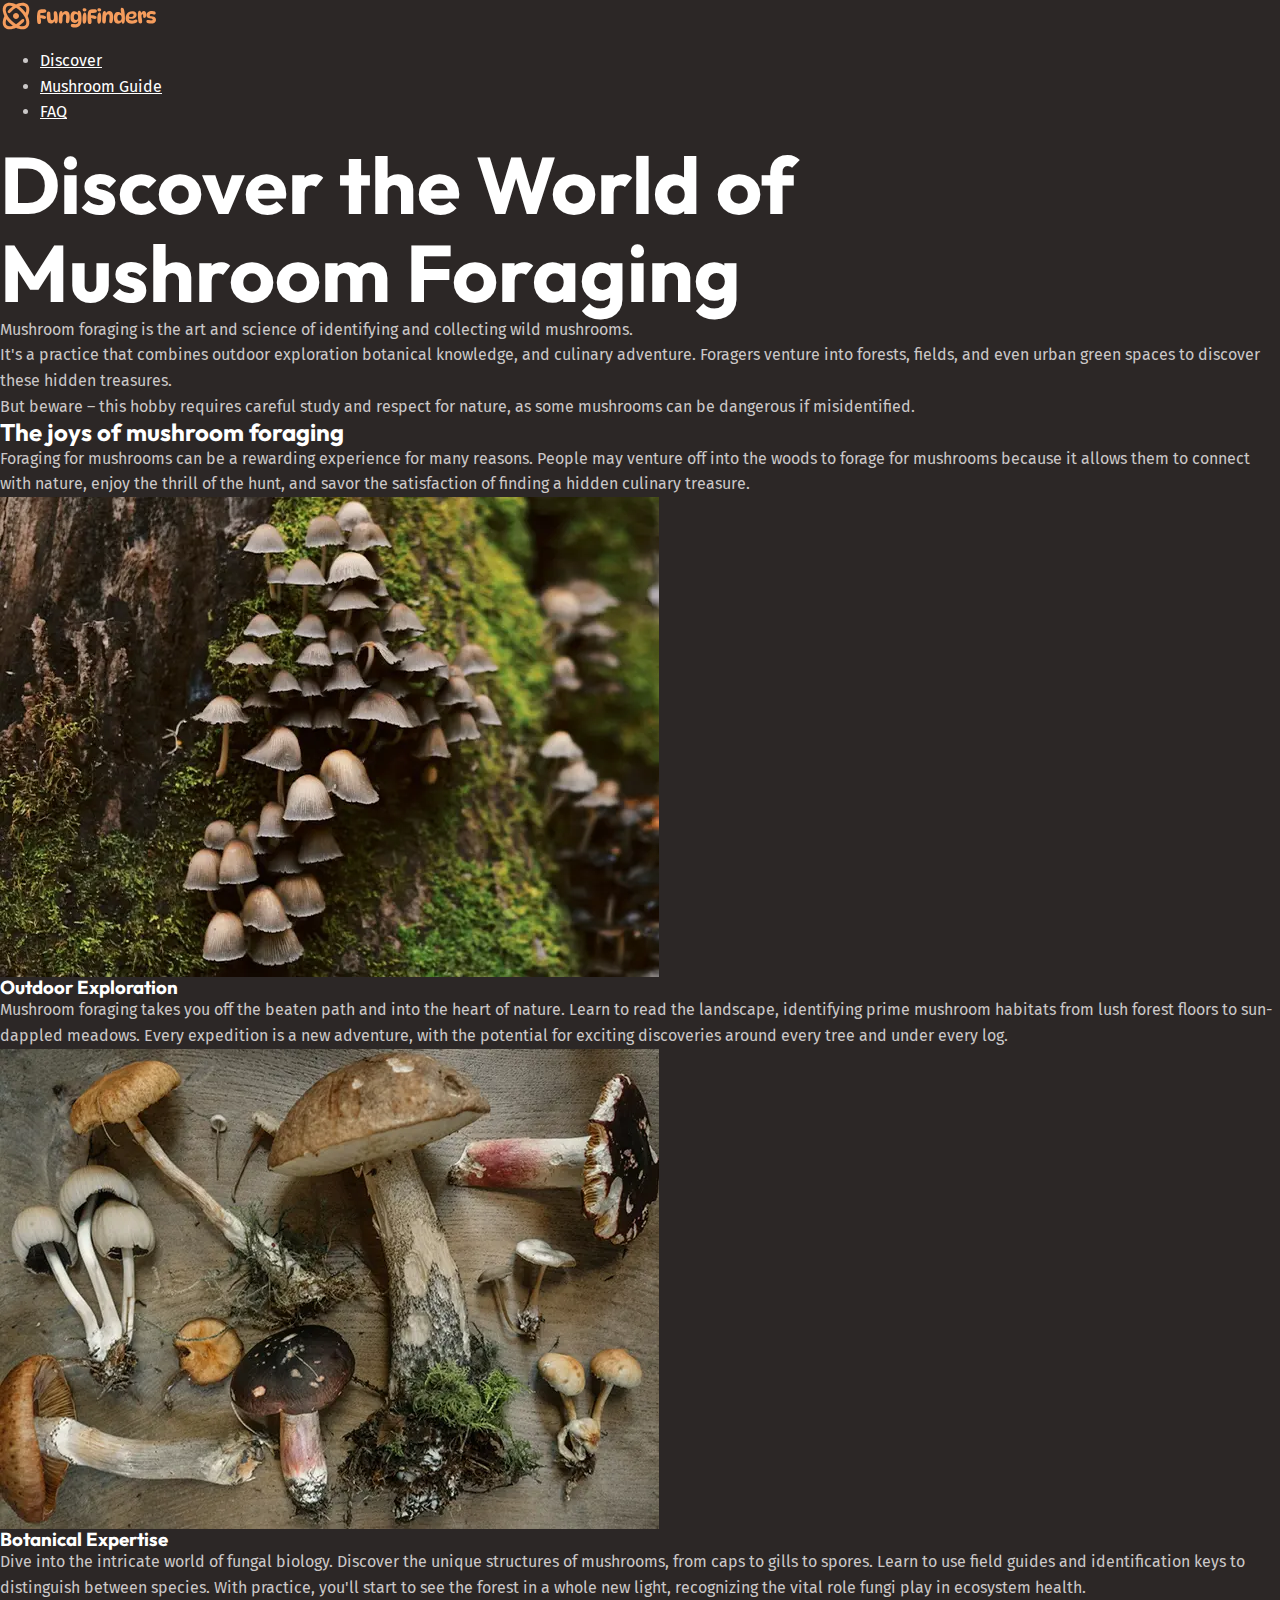
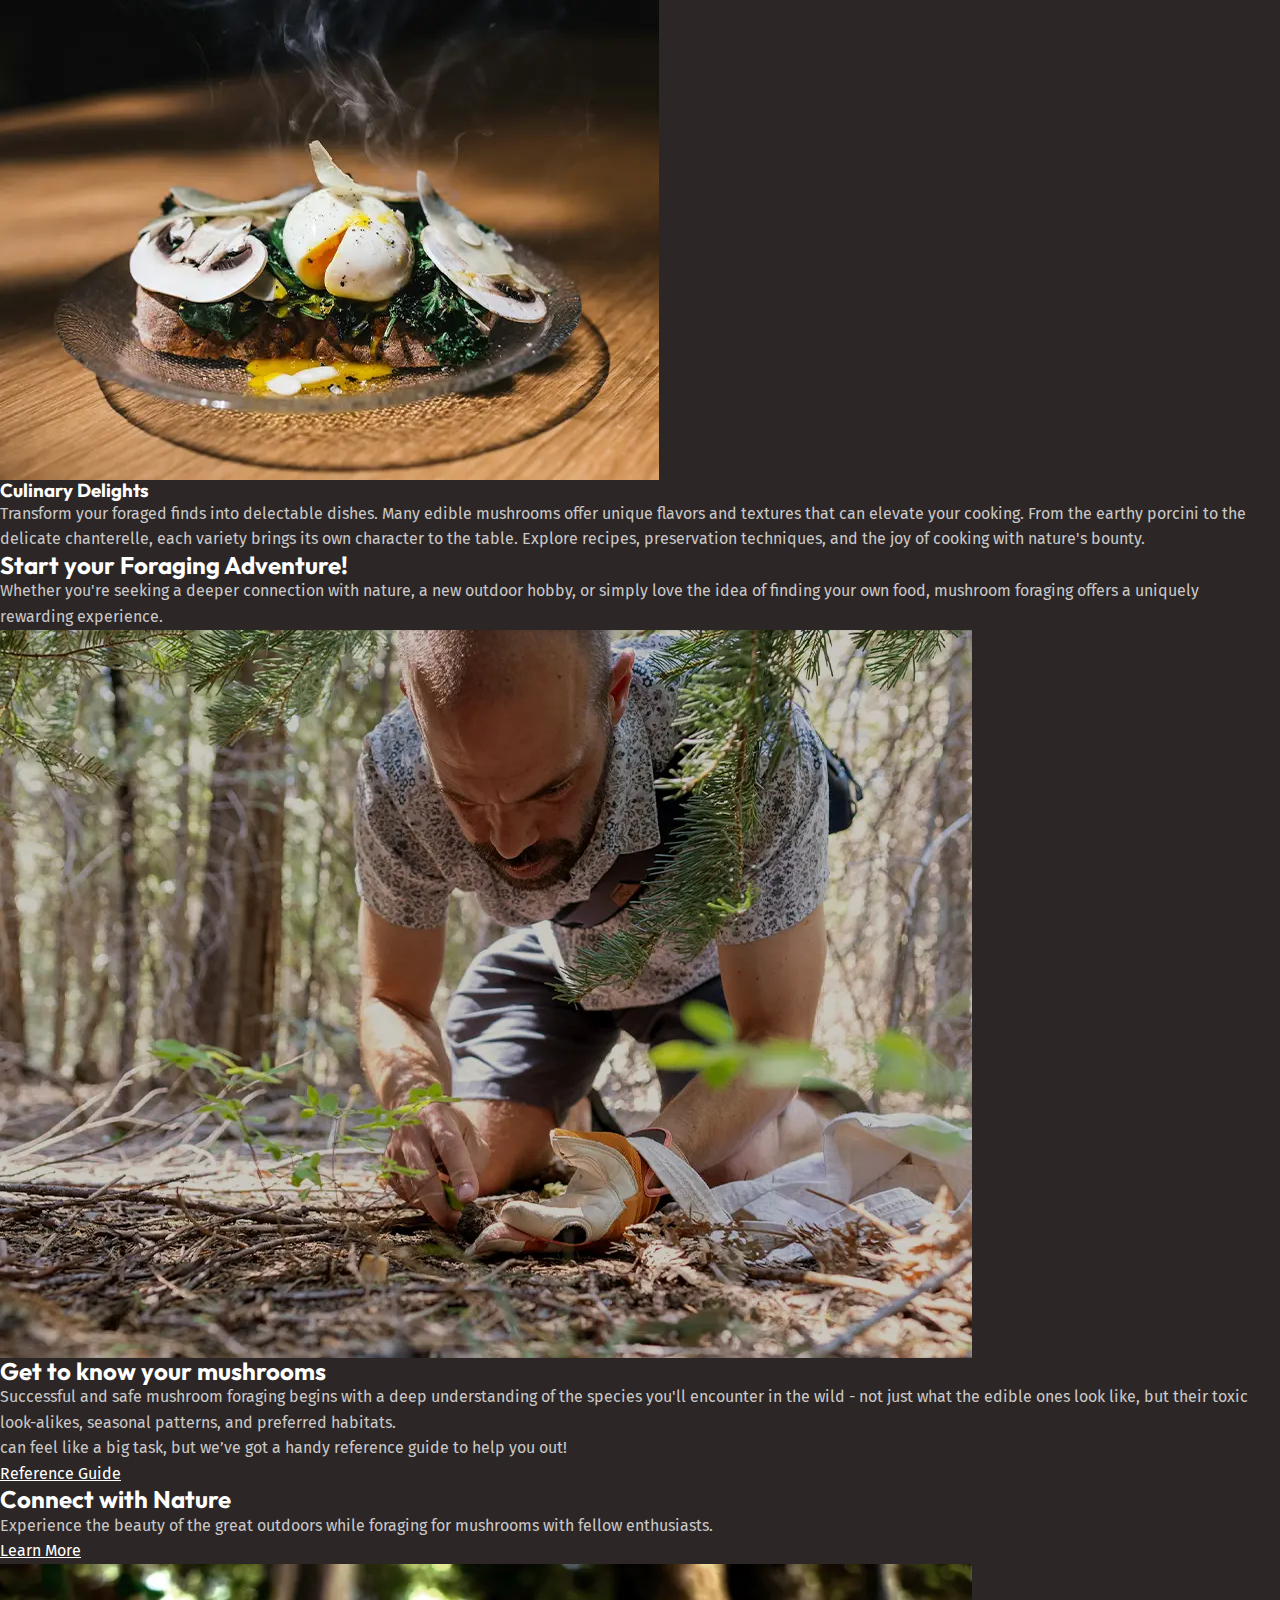
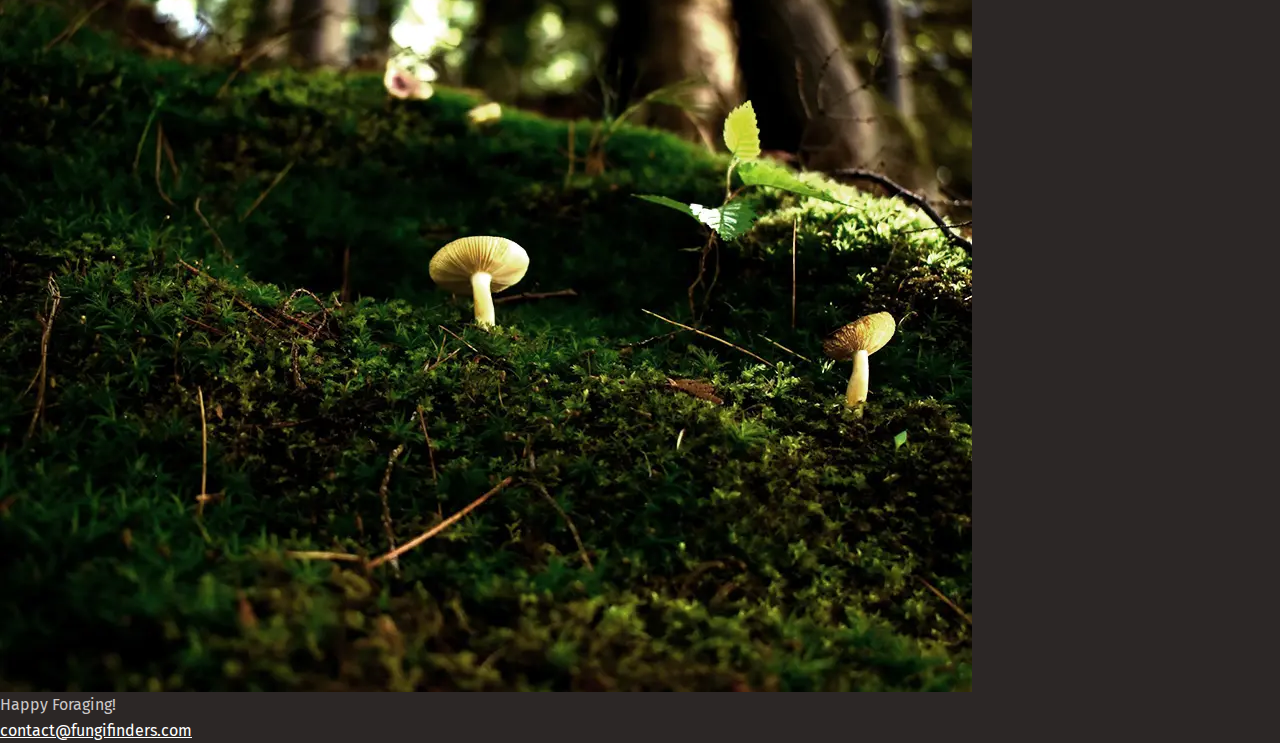
==== index.html @ 9669fd7a "html" ====
<!DOCTYPE html>
<html lang="en">
  <head>
    <meta charset="UTF-8" />
    <meta name="viewport" content="width=device-width, initial-scale=1.0" />
    <title>Fungi Finders</title>
    <link rel="stylesheet" href="styles.css" />
    <link rel="preconnect" href="https://fonts.googleapis.com" />
    <link rel="preconnect" href="https://fonts.gstatic.com" crossorigin />
    <link
      href="https://fonts.googleapis.com/css2?family=Fira+Sans:wght@400;700&family=Outfit:wght@100..900&display=swap"
      rel="stylesheet"
    />
  </head>
  <body>
    <header class="site-header">
      <img src="/assets/fungi-finders.svg" alt="Fungi Finders" />
      <nav class="primary-navigation">
        <ul>
          <li><a href="/">Discover</a></li>
          <li><a href="#">Mushroom Guide</a></li>
          <li><a href="#">FAQ</a></li>
        </ul>
      </nav>
    </header>
    <main>
      <section class="hero">
        <h1>Discover the World of Mushroom Foraging</h1>
        <p>
          Mushroom foraging is the art and science of identifying and collecting
          wild mushrooms.
        </p>
        <p>
          It's a practice that combines outdoor exploration botanical knowledge,
          and culinary adventure. Foragers venture into forests, fields, and
          even urban green spaces to discover these hidden treasures.
        </p>
        <p>
          But beware – this hobby requires careful study and respect for nature,
          as some mushrooms can be dangerous if misidentified.
        </p>
      </section>

      <section>
        <h2>The joys of mushroom foraging</h2>
        <p>
          Foraging for mushrooms can be a rewarding experience for many reasons.
          People may venture off into the woods to forage for mushrooms because
          it allows them to connect with nature, enjoy the thrill of the hunt,
          and savor the satisfaction of finding a hidden culinary treasure.
        </p>
        <!-- three columns -->
        <div>
          <div class="card">
            <img
              src="/assets/outdoor-exploration.webp"
              alt="Tightly grouped brown mushrooms growing up a mossy tree trunk"
            />
            <h3>Outdoor Exploration</h3>
            <p>
              Mushroom foraging takes you off the beaten path and into the heart
              of nature. Learn to read the landscape, identifying prime mushroom
              habitats from lush forest floors to sun-dappled meadows. Every
              expedition is a new adventure, with the potential for exciting
              discoveries around every tree and under every log.
            </p>
          </div>
          <div class="card">
            <img
              src="/assets/botanical-expertise.webp"
              alt="Wild mushrooms on the table"
            />
            <h3>Botanical Expertise</h3>
            <p>
              Dive into the intricate world of fungal biology. Discover the
              unique structures of mushrooms, from caps to gills to spores.
              Learn to use field guides and identification keys to distinguish
              between species. With practice, you'll start to see the forest in
              a whole new light, recognizing the vital role fungi play in
              ecosystem health.
            </p>
          </div>
          <div class="card">
            <img
              src="/assets/culinary-delight.webp"
              alt="A plate of food with mushrooms on top"
            />
            <h3>Culinary Delights</h3>
            <p>
              Transform your foraged finds into delectable dishes. Many edible
              mushrooms offer unique flavors and textures that can elevate your
              cooking. From the earthy porcini to the delicate chanterelle, each
              variety brings its own character to the table. Explore recipes,
              preservation techniques, and the joy of cooking with nature's
              bounty.
            </p>
          </div>
        </div>
      </section>

      <section>
        <h2>Start your <span>Foraging Adventure!</span></h2>
        <p>
          Whether you're seeking a deeper connection with nature, a new outdoor
          hobby, or simply love the idea of finding your own food, mushroom
          foraging offers a uniquely rewarding experience.
        </p>
      </section>

      <section>
        <!-- two columns -->
        <div>
          <div>
            <img
              src="/assets/get-to-know.webp"
              alt="A man on his hands and knees harvesting a wild mushroom in the forest"
            />
          </div>
          <div>
            <h2>Get to know your mushrooms</h2>
            <p>
              Successful and safe mushroom foraging begins with a deep
              understanding of the species you'll encounter in the wild - not
              just what the edible ones look like, but their toxic look-alikes,
              seasonal patterns, and preferred habitats.
            </p>
            <p>
              can feel like a big task, but we’ve got a handy reference guide to
              help you out!
            </p>
            <a class="button" href="#"
              ><span class="visually-hidden">
                Learn more about wild mushrooms using our handy</span
              >
              Reference Guide</a
            >
          </div>
        </div>
      </section>

      <section>
        <!-- two columns -->
        <div>
          <div>
            <h2>Connect with Nature</h2>
            <p>
              Experience the beauty of the great outdoors while foraging for
              mushrooms with fellow enthusiasts.
            </p>
            <a class="button" href="#"
              >Learn More
              <span class="visually-hidden"
                >about the different types of mushrooms using our handy mushroom
                guide</span
              ></a
            >
          </div>
          <div>
            <img
              src="/assets/nature.webp"
              alt="A small white mushroom growing on a mossy forest floor."
            />
          </div>
        </div>
      </section>
    </main>

    <footer class="site-footer">
      <p>Happy Foraging!</p>
      <a href="mailto:contact@fungifinders.com">contact@fungifinders.com</a>
    </footer>
  </body>
</html>
---- styles.css ----
@layer reset {
  *,
  *::before,
  *::after {
    box-sizing: border-box;
  }

  /* https://kilianvalkhof.com/2022/css-html/your-css-reset-needs-text-size-adjust-probably/ */
  html {
    -moz-text-size-adjust: none;
    -webkit-text-size-adjust: none;
    text-size-adjust: none;
  }

  body,
  h1,
  h2,
  h3,
  h4,
  p,
  figure,
  blockquote,
  dl,
  dd {
    margin: 0;
  }

  /* https://www.scottohara.me/blog/2019/01/12/lists-and-safari.html */
  [role="list"] {
    list-style: none;
    margin: 0;
    padding: 0;
  }

  body {
    min-block-size: 100vh;
    line-height: 1.6;
  }

  h1,
  h2,
  h3,
  button,
  input,
  label {
    line-height: 1.1;
  }

  h1,
  h2,
  h3,
  h4 {
    text-wrap: balance;
  }

  p,
  li {
    text-wrap: pretty;
  }

  img,
  picture {
    max-inline-size: 100%;
    display: block;
  }

  input,
  button,
  textarea,
  select {
    font: inherit;
  }
}

@layer base {
  :root {
    --clr-white: hsl(0, 0%, 100%);
    --clr-gray-100: hsl(0, 2%, 79%);
    --clr-brand-400: hsl(25, 88%, 75%);
    --clr-brand-500: hsl(25, 88%, 66%);
    --clr-green-400: hsl(143, 19%, 49%);
    --clr-green-500: hsl(143, 38%, 37%);
    --clr-green-600: hsl(145, 29%, 19%);
    --clr-brown-500: hsl(10, 5%, 25%);
    --clr-brown-600: hsl(9, 7%, 21%);
    --clr-brown-700: hsl(9, 8%, 16%);
    --clr-brown-800: hsl(0, 6%, 15%);
    --clr-brown-900: hsl(0, 6%, 13%);

    --clr-orange-500: hsl(28, 43%, 28%);
    --clr-red-500: hsl(359, 34%, 24%);
    --clr-teal-500: hsl(186, 42%, 25%);

    --ff-body: "Fira Sans", sans-serif;
    --ff-heading: "Outfit", sans-serif;

    --fs-300: 0.875rem;
    --fs-400: 1rem;
    --fs-500: 1.125rem;
    --fs-600: 1.25rem;
    --fs-700: 1.5rem;
    --fs-800: 2rem;
    --fs-900: 3.75rem;
    --fs-1000: 3.75rem;

    @media (width > 760px) {
      --fs-300: 0.875rem;
      --fs-400: 1rem;
      --fs-500: 1.25rem;
      --fs-600: 1.5rem;
      --fs-700: 2rem;
      --fs-800: 3rem;
      --fs-900: 5rem;
      --fs-1000: 7.5rem;
    }
  }

  :root {
    --text-main: var(--clr-gray-100);
    --text-high-contrast: var(--clr-white);
    --text-brand: var(--clr-brand-500);
    --text-brand-light: var(--clr-brand-400);

    --background-accent-light: var(--clr-green-400);
    --background-accent-main: var(--clr-green-500);
    --background-accent-dark: var(--clr-green-600);

    --background-extra-light: var(--clr-brown-500);
    --background-light: var(--clr-brown-600);
    --background-main: var(--clr-brown-700);
    --background-dark: var(--clr-brown-800);
    --background-extra-dark: var(--clr-brown-900);

    --font-size-heading-sm: var(--fs-700);
    --font-size-heading-regular: var(--fs-800);
    --font-size-heading-lg: var(--fs-900);
    --font-size-heading-xl: var(--fs-1000);

    --font-size-sm: var(--fs-300);
    --font-size-regular: var(--fs-400);
    --font-size-md: var(--fs-500);
    --font-size-lg: var(--fs-600);

    --border-radius-1: 0.25rem;
    --border-radius-2: 0.5rem;
    --border-radius-3: 0.75rem;
  }

  html {
    font-family: var(--ff-body);
    line-height: 1.6;
  }

  body {
    font-size: var(--font-size-regular);
    color: var(--text-main);
    background-color: var(--background-main);
  }

  h1,
  h2,
  h3,
  h4 {
    font-family: var(--ff-heading);
    color: var(--text-high-contrast);
  }

  h1 {
    font-size: var(--font-size-heading-lg);
  }

  a {
    color: var(--text-high-contrast);
  }

  a:hover,
  a:focus-visible {
    color: var(--text-brand-light);
  }
}

@layer utilities {
  .visually-hidden {
    clip: rect(0 0 0 0);
    clip-path: inset(50%);
    height: 1px;
    overflow: hidden;
    position: absolute;
    white-space: nowrap;
    width: 1px;
  }
}
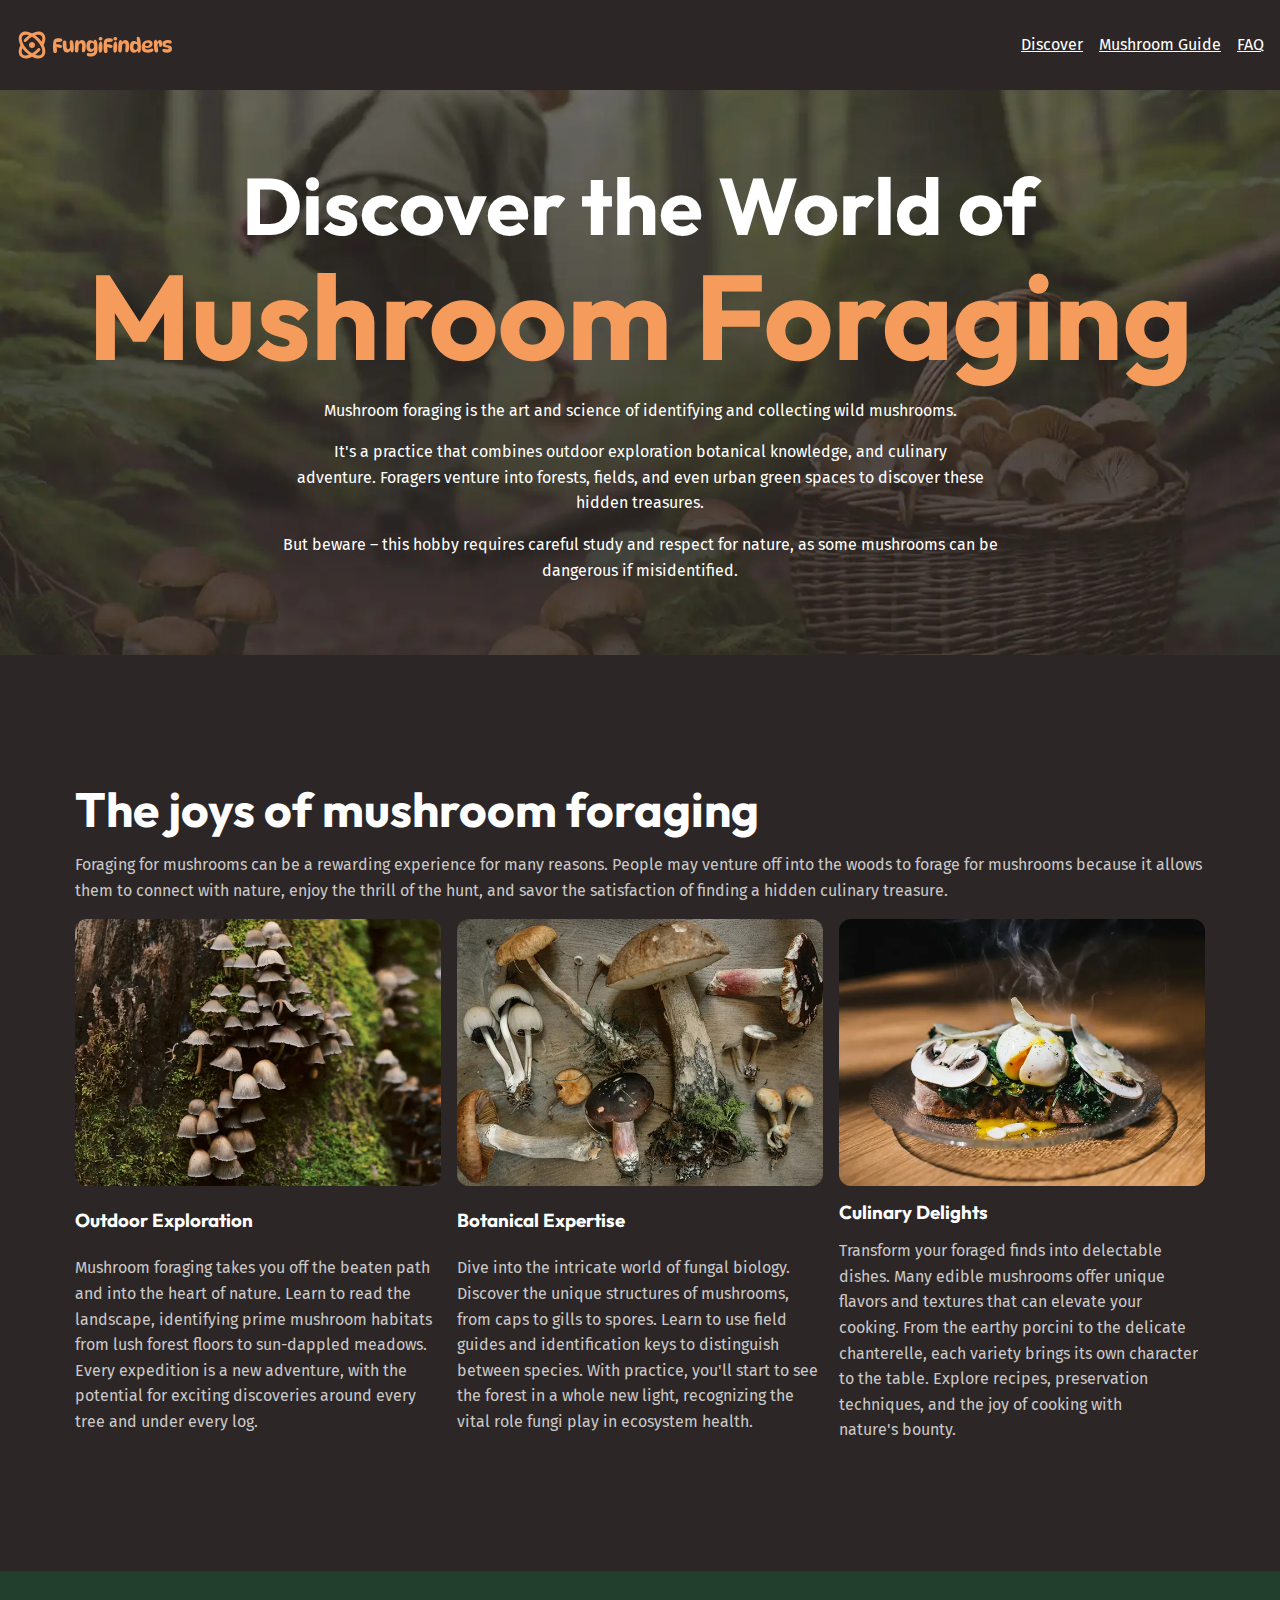
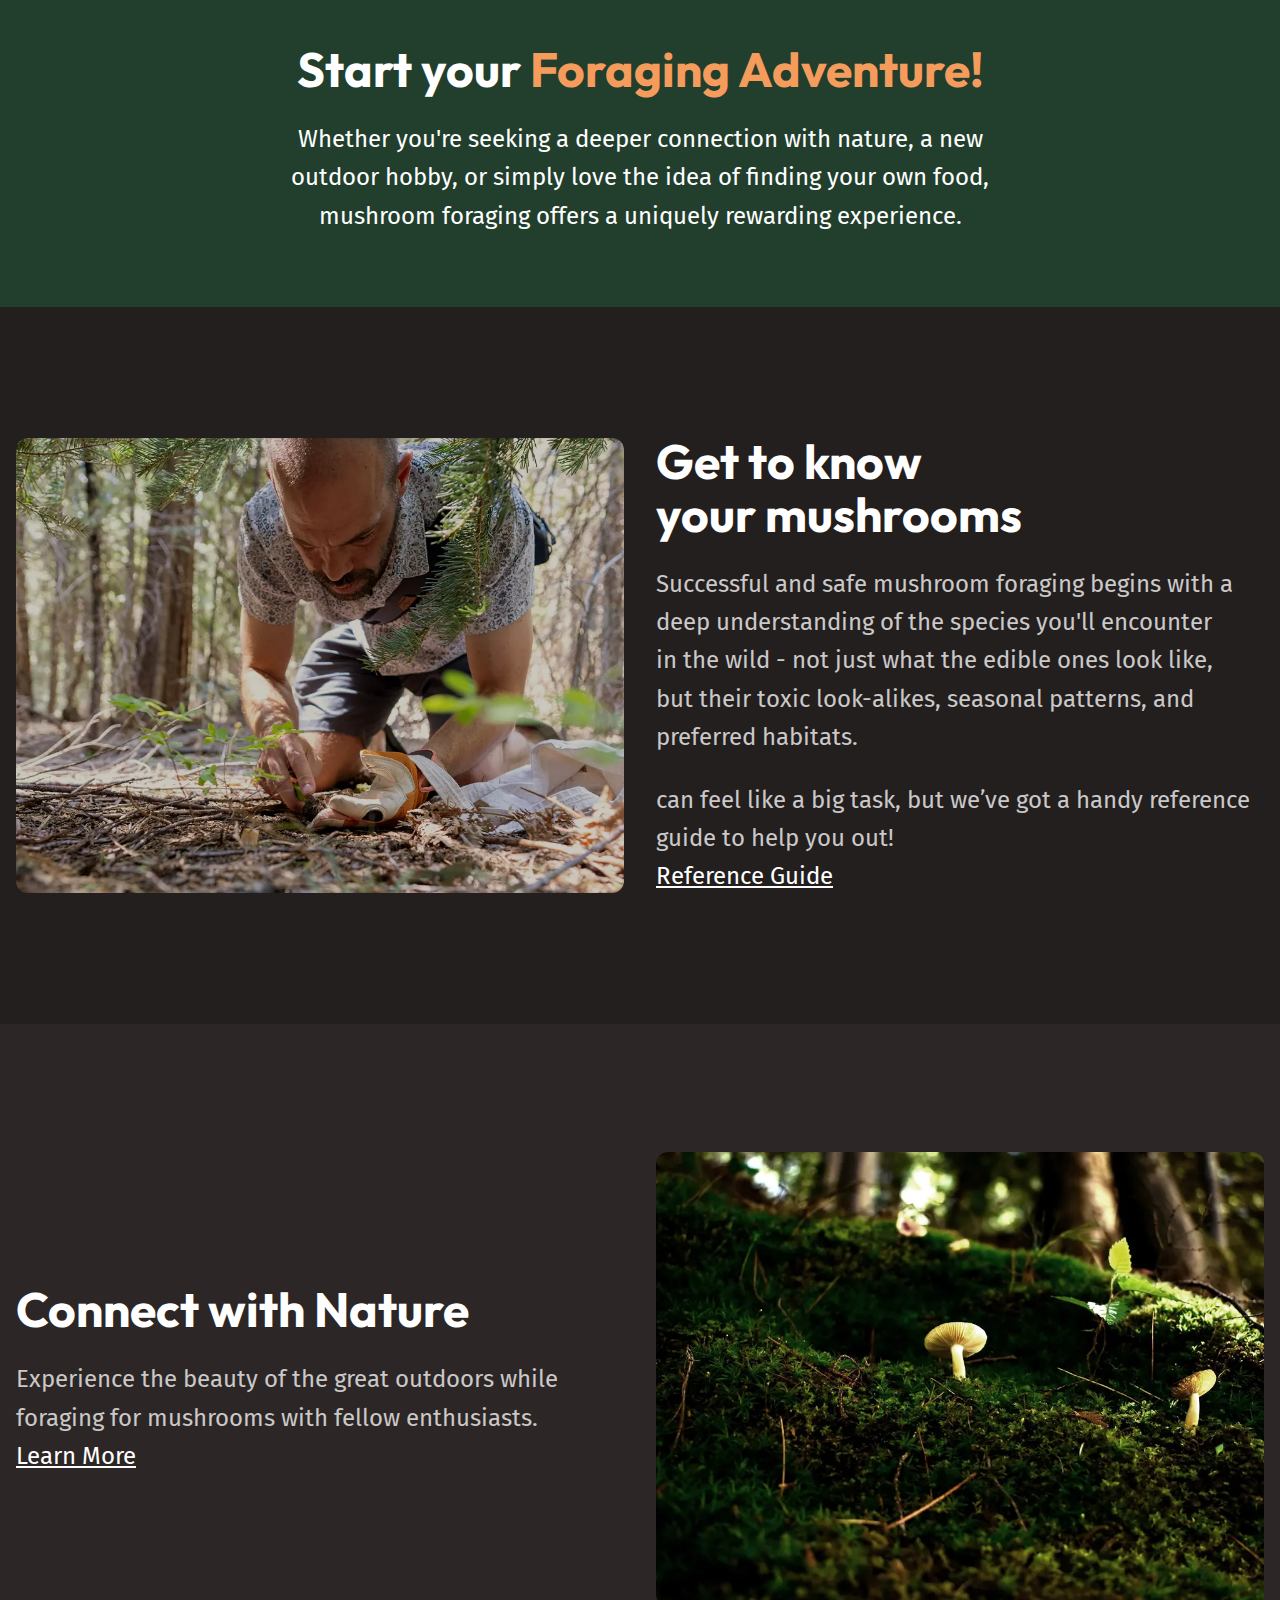
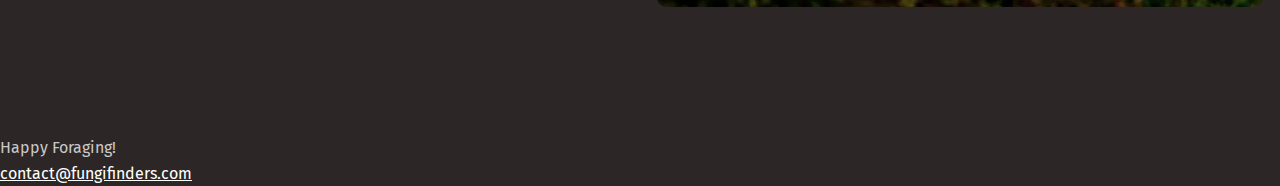
==== commit 02634480: "fem from scratch" ====
--- a/index.html
+++ b/index.html
@@ -14,152 +14,184 @@
   </head>
   <body>
     <header class="site-header">
-      <img src="/assets/fungi-finders.svg" alt="Fungi Finders" />
-      <nav class="primary-navigation">
-        <ul>
-          <li><a href="/">Discover</a></li>
-          <li><a href="#">Mushroom Guide</a></li>
-          <li><a href="#">FAQ</a></li>
-        </ul>
-      </nav>
+      <div class="wrapper" data-width="wide">
+        <div class="site-header__inner">
+          <img src="/assets/fungi-finders.svg" alt="Fungi Finders" />
+          <nav class="primary-navigation">
+            <ul>
+              <li><a href="/">Discover</a></li>
+              <li><a href="#">Mushroom Guide</a></li>
+              <li><a href="#">FAQ</a></li>
+            </ul>
+          </nav>
+        </div>
+      </div>
     </header>
     <main>
-      <section class="hero">
-        <h1>Discover the World of Mushroom Foraging</h1>
-        <p>
-          Mushroom foraging is the art and science of identifying and collecting
-          wild mushrooms.
-        </p>
-        <p>
-          It's a practice that combines outdoor exploration botanical knowledge,
-          and culinary adventure. Foragers venture into forests, fields, and
-          even urban green spaces to discover these hidden treasures.
-        </p>
-        <p>
-          But beware – this hobby requires careful study and respect for nature,
-          as some mushrooms can be dangerous if misidentified.
-        </p>
-      </section>
-
-      <section>
-        <h2>The joys of mushroom foraging</h2>
-        <p>
-          Foraging for mushrooms can be a rewarding experience for many reasons.
-          People may venture off into the woods to forage for mushrooms because
-          it allows them to connect with nature, enjoy the thrill of the hunt,
-          and savor the satisfaction of finding a hidden culinary treasure.
-        </p>
-        <!-- three columns -->
-        <div>
-          <div class="card">
-            <img
-              src="/assets/outdoor-exploration.webp"
-              alt="Tightly grouped brown mushrooms growing up a mossy tree trunk"
-            />
-            <h3>Outdoor Exploration</h3>
-            <p>
-              Mushroom foraging takes you off the beaten path and into the heart
-              of nature. Learn to read the landscape, identifying prime mushroom
-              habitats from lush forest floors to sun-dappled meadows. Every
-              expedition is a new adventure, with the potential for exciting
-              discoveries around every tree and under every log.
-            </p>
-          </div>
-          <div class="card">
-            <img
-              src="/assets/botanical-expertise.webp"
-              alt="Wild mushrooms on the table"
-            />
-            <h3>Botanical Expertise</h3>
-            <p>
-              Dive into the intricate world of fungal biology. Discover the
-              unique structures of mushrooms, from caps to gills to spores.
-              Learn to use field guides and identification keys to distinguish
-              between species. With practice, you'll start to see the forest in
-              a whole new light, recognizing the vital role fungi play in
-              ecosystem health.
-            </p>
-          </div>
-          <div class="card">
-            <img
-              src="/assets/culinary-delight.webp"
-              alt="A plate of food with mushrooms on top"
-            />
-            <h3>Culinary Delights</h3>
-            <p>
-              Transform your foraged finds into delectable dishes. Many edible
-              mushrooms offer unique flavors and textures that can elevate your
-              cooking. From the earthy porcini to the delicate chanterelle, each
-              variety brings its own character to the table. Explore recipes,
-              preservation techniques, and the joy of cooking with nature's
-              bounty.
-            </p>
-          </div>
-        </div>
-      </section>
-
-      <section>
-        <h2>Start your <span>Foraging Adventure!</span></h2>
-        <p>
-          Whether you're seeking a deeper connection with nature, a new outdoor
-          hobby, or simply love the idea of finding your own food, mushroom
-          foraging offers a uniquely rewarding experience.
-        </p>
-      </section>
-
-      <section>
+      <section class="hero flow section" data-padding="compact">
+        <div class="wrapper" data-width="wide">
+          <h1 class="hero__title">
+            Discover the World of <span>Mushroom Foraging</span>
+          </h1>
+        </div>
+        <div class="wrapper" data-width="narrow">
+          <div class="flow">
+            <p>
+              Mushroom foraging is the art and science of identifying and
+              collecting wild mushrooms.
+            </p>
+            <p>
+              It's a practice that combines outdoor exploration botanical
+              knowledge, and culinary adventure. Foragers venture into forests,
+              fields, and even urban green spaces to discover these hidden
+              treasures.
+            </p>
+            <p>
+              But beware – this hobby requires careful study and respect for
+              nature, as some mushrooms can be dangerous if misidentified.
+            </p>
+          </div>
+        </div>
+      </section>
+
+      <section class="section">
+        <div class="wrapper flow">
+          <div class="flow">
+            <h2 class="section-title">The joys of mushroom foraging</h2>
+            <p>
+              Foraging for mushrooms can be a rewarding experience for many
+              reasons. People may venture off into the woods to forage for
+              mushrooms because it allows them to connect with nature, enjoy the
+              thrill of the hunt, and savor the satisfaction of finding a hidden
+              culinary treasure.
+            </p>
+            <!-- three columns -->
+            <div class="equal-columns">
+              <div class="card grid-flow">
+                <img
+                  src="/assets/outdoor-exploration.webp"
+                  alt="Tightly grouped brown mushrooms growing up a mossy tree trunk"
+                />
+                <h3>Outdoor Exploration</h3>
+                <p>
+                  Mushroom foraging takes you off the beaten path and into the
+                  heart of nature. Learn to read the landscape, identifying
+                  prime mushroom habitats from lush forest floors to sun-dappled
+                  meadows. Every expedition is a new adventure, with the
+                  potential for exciting discoveries around every tree and under
+                  every log.
+                </p>
+              </div>
+              <div class="card grid-flow">
+                <img
+                  src="/assets/botanical-expertise.webp"
+                  alt="Wild mushrooms on the table"
+                />
+                <h3>Botanical Expertise</h3>
+                <p>
+                  Dive into the intricate world of fungal biology. Discover the
+                  unique structures of mushrooms, from caps to gills to spores.
+                  Learn to use field guides and identification keys to
+                  distinguish between species. With practice, you'll start to
+                  see the forest in a whole new light, recognizing the vital
+                  role fungi play in ecosystem health.
+                </p>
+              </div>
+              <div class="card grid-flow">
+                <img
+                  src="/assets/culinary-delight.webp"
+                  alt="A plate of food with mushrooms on top"
+                />
+                <h3>Culinary Delights</h3>
+                <p>
+                  Transform your foraged finds into delectable dishes. Many
+                  edible mushrooms offer unique flavors and textures that can
+                  elevate your cooking. From the earthy porcini to the delicate
+                  chanterelle, each variety brings its own character to the
+                  table. Explore recipes, preservation techniques, and the joy
+                  of cooking with nature's bounty.
+                </p>
+              </div>
+            </div>
+          </div>
+        </div>
+      </section>
+
+      <section
+        class="background-accent text-center section"
+        data-padding="compact"
+      >
+        <div class="wrapper" data-width="narrow">
+          <div class="flow font-size-lg text-high-contrast">
+            <h2 class="section-title">
+              Start your <span class="text-brand">Foraging Adventure!</span>
+            </h2>
+            <p>
+              Whether you're seeking a deeper connection with nature, a new
+              outdoor hobby, or simply love the idea of finding your own food,
+              mushroom foraging offers a uniquely rewarding experience.
+            </p>
+          </div>
+        </div>
+      </section>
+
+      <section class="background-extra-dark section">
         <!-- two columns -->
-        <div>
-          <div>
-            <img
-              src="/assets/get-to-know.webp"
-              alt="A man on his hands and knees harvesting a wild mushroom in the forest"
-            />
-          </div>
-          <div>
-            <h2>Get to know your mushrooms</h2>
-            <p>
-              Successful and safe mushroom foraging begins with a deep
-              understanding of the species you'll encounter in the wild - not
-              just what the edible ones look like, but their toxic look-alikes,
-              seasonal patterns, and preferred habitats.
-            </p>
-            <p>
-              can feel like a big task, but we’ve got a handy reference guide to
-              help you out!
-            </p>
-            <a class="button" href="#"
-              ><span class="visually-hidden">
-                Learn more about wild mushrooms using our handy</span
+        <div class="wrapper" data-width="wide">
+          <div class="equal-columns" data-gap="large" data-alignment="centered">
+            <div>
+              <img
+                src="/assets/get-to-know.webp"
+                alt="A man on his hands and knees harvesting a wild mushroom in the forest"
+              />
+            </div>
+            <div class="flow font-size-lg">
+              <h2 class="section-title">Get to know your mushrooms</h2>
+              <p>
+                Successful and safe mushroom foraging begins with a deep
+                understanding of the species you'll encounter in the wild - not
+                just what the edible ones look like, but their toxic
+                look-alikes, seasonal patterns, and preferred habitats.
+              </p>
+              <p>
+                can feel like a big task, but we’ve got a handy reference guide
+                to help you out!
+              </p>
+              <a class="button" href="#"
+                ><span class="visually-hidden">
+                  Learn more about wild mushrooms using our handy</span
+                >
+                Reference Guide</a
               >
-              Reference Guide</a
-            >
-          </div>
-        </div>
-      </section>
-
-      <section>
+            </div>
+          </div>
+        </div>
+      </section>
+
+      <section class="section">
         <!-- two columns -->
-        <div>
-          <div>
-            <h2>Connect with Nature</h2>
-            <p>
-              Experience the beauty of the great outdoors while foraging for
-              mushrooms with fellow enthusiasts.
-            </p>
-            <a class="button" href="#"
-              >Learn More
-              <span class="visually-hidden"
-                >about the different types of mushrooms using our handy mushroom
-                guide</span
-              ></a
-            >
-          </div>
-          <div>
-            <img
-              src="/assets/nature.webp"
-              alt="A small white mushroom growing on a mossy forest floor."
-            />
+        <div class="wrapper" data-width="wide">
+          <div class="equal-columns" data-gap="large" data-alignment="centered">
+            <div class="flow font-size-lg">
+              <h2 class="section-title">Connect with Nature</h2>
+              <p>
+                Experience the beauty of the great outdoors while foraging for
+                mushrooms with fellow enthusiasts.
+              </p>
+              <a class="button" href="#"
+                >Learn More
+                <span class="visually-hidden"
+                  >about the different types of mushrooms using our handy
+                  mushroom guide</span
+                ></a
+              >
+            </div>
+            <div>
+              <img
+                src="/assets/nature.webp"
+                alt="A small white mushroom growing on a mossy forest floor."
+              />
+            </div>
           </div>
         </div>
       </section>
--- a/styles.css
+++ b/styles.css
@@ -177,6 +177,111 @@
   a:focus-visible {
     color: var(--text-brand-light);
   }
+
+  img {
+    border-radius: var(--border-radius-3);
+  }
+}
+
+@layer layout {
+  .flow > * + * {
+    margin-top: var(--flow-spacer, 1em);
+  }
+
+  .grid-flow {
+    display: grid;
+    gap: var(--grid-flow-gap, 1rem);
+  }
+
+  .equal-columns {
+    display: grid;
+    gap: var(--equal-columns-gap, 1rem);
+    align-items: var(--equal-columns-vertical-alignment, stretch);
+
+    @media (width > 760px) {
+      grid-auto-flow: column;
+      grid-auto-columns: 1fr;
+    }
+
+    &[data-gap="large"] {
+      --equal-columns-gap: 2rem;
+    }
+
+    &[data-alignment="centered"] {
+      --equal-columns-vertical-alignment: center;
+    }
+  }
+
+  .section {
+    --padding: 3.75rem;
+    padding-block: var(--padding);
+
+    @media (width > 760px) {
+      --padding: 8rem;
+
+      &[data-padding="compact"] {
+        --padding: 4.5rem;
+      }
+    }
+  }
+
+  .wrapper {
+    --wrapper-max-width: 1130px;
+
+    max-width: var(--wrapper-max-width);
+    margin-inline: auto;
+    padding-inline: 1rem;
+    box-sizing: content-box;
+
+    &[data-width="narrow"] {
+      --wrapper-max-width: 720px;
+    }
+
+    &[data-width="wide"] {
+      --wrapper-max-width: 1330px;
+    }
+  }
+}
+
+@layer components {
+  .site-header {
+    padding-block: 1rem;
+  }
+
+  .site-header__inner {
+    display: flex;
+    gap: 0.5rem 1rem;
+    flex-wrap: wrap;
+    justify-content: space-between;
+  }
+
+  .primary-navigation {
+    ul {
+      display: flex;
+      flex-wrap: wrap;
+      gap: 0.5rem 1rem;
+      list-style: none;
+    }
+  }
+
+  .hero {
+    text-align: center;
+    font-size: var(--font-side-md);
+    color: var(--text-high-contrast);
+    background-image: url(/assets/hero.webp);
+    background-size: cover;
+    background-position: center;
+  }
+
+  .hero__title {
+    font-size: var(--font-size-heading-lg);
+
+    span {
+      font-size: var(--font-size-heading-xl);
+      color: var(--text-brand);
+      display: block;
+    }
+  }
 }
 
 @layer utilities {
@@ -189,4 +294,53 @@
     white-space: nowrap;
     width: 1px;
   }
-}
+
+  .text-center {
+    text-align: center;
+  }
+
+  .text-brand {
+    color: var(--text-brand);
+  }
+
+  .text-high-contrast {
+    color: var(--text-high-contrast);
+  }
+
+  .section-title {
+    font-size: var(--font-size-heading-regular);
+  }
+
+  .background-base {
+    background-color: var(--background-base);
+  }
+  .background-light {
+    background-color: var(--background-light);
+  }
+  .background-extra-light {
+    background-color: var(--background-extra-light);
+  }
+  .background-dark {
+    background-color: var(--background-dark);
+  }
+  .background-extra-dark {
+    background-color: var(--background-extra-dark);
+  }
+
+  .background-accent {
+    background-color: var(--background-accent-dark);
+  }
+
+  .font-size-sm {
+    font-size: var(--font-size-sm);
+  }
+  .font-size-regular {
+    font-size: var(--font-size-regular);
+  }
+  .font-size-md {
+    font-size: var(--font-size-md);
+  }
+  .font-size-lg {
+    font-size: var(--font-size-lg);
+  }
+}
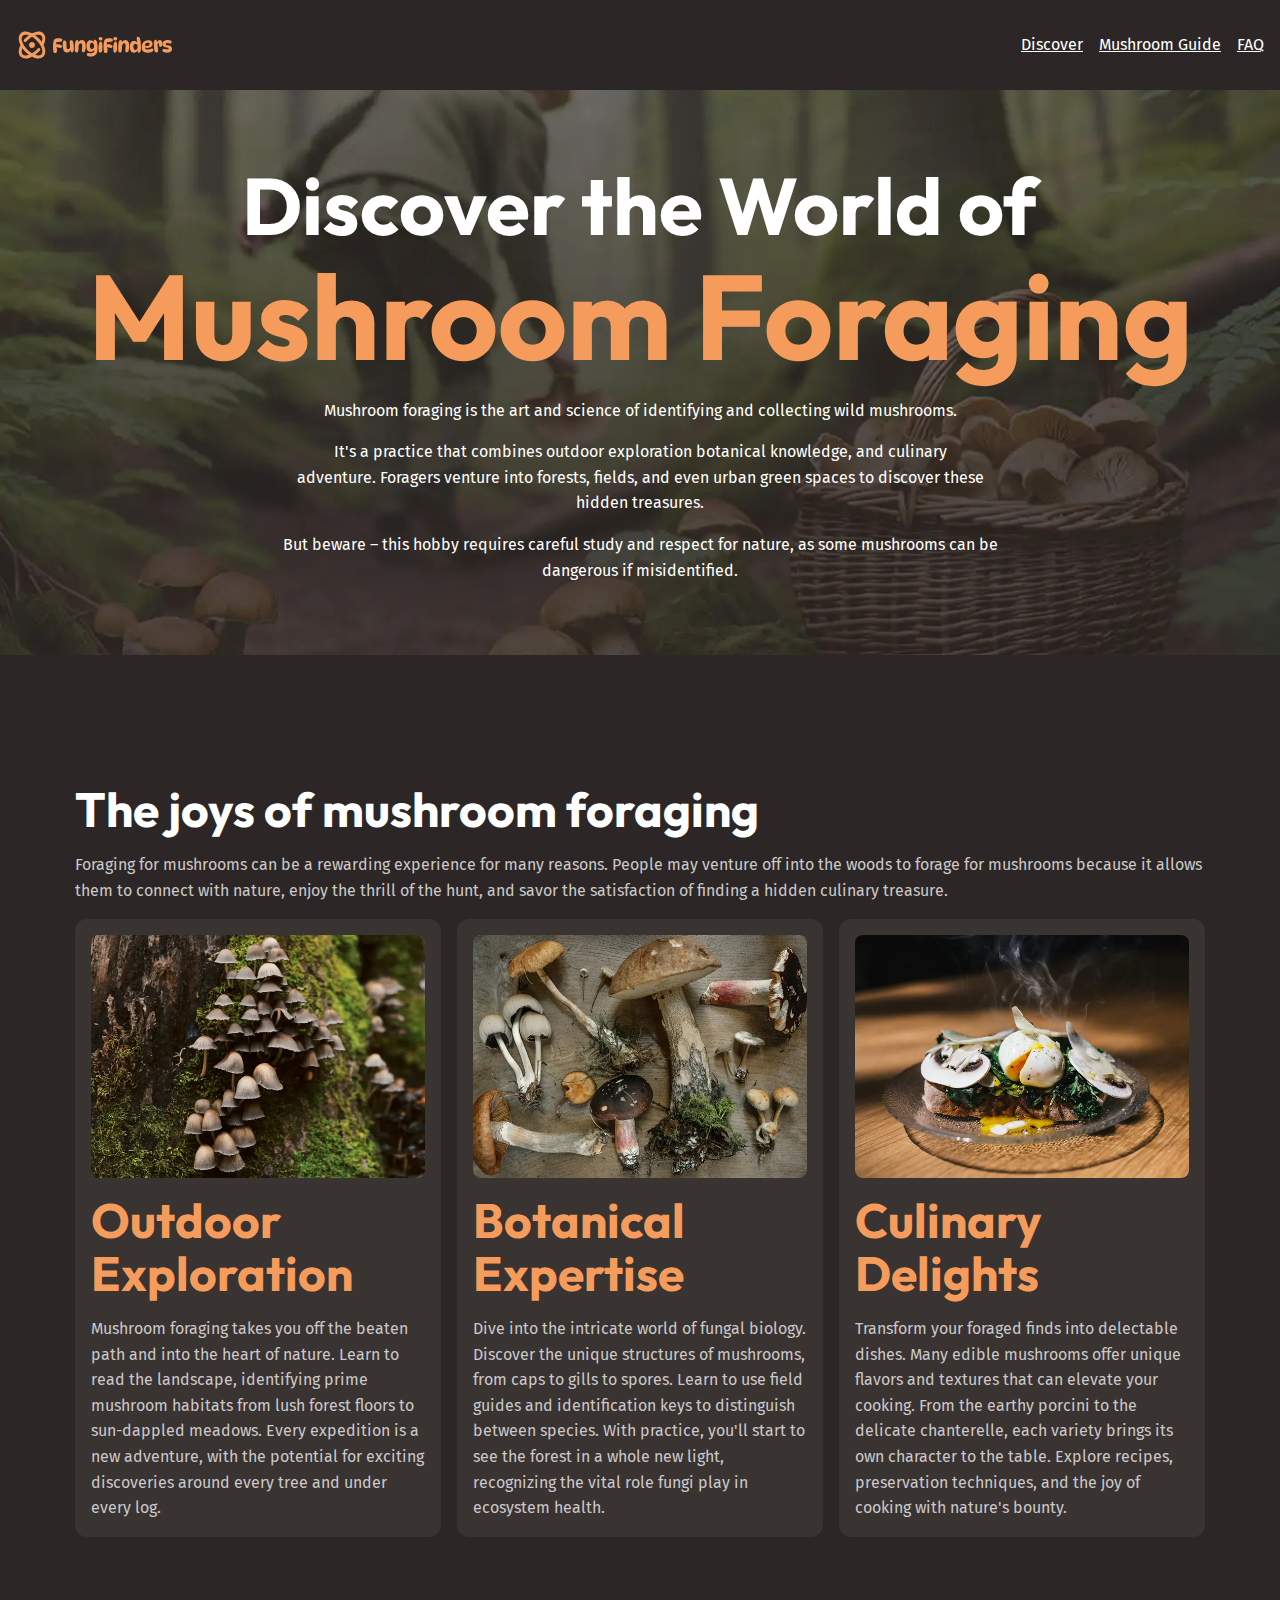
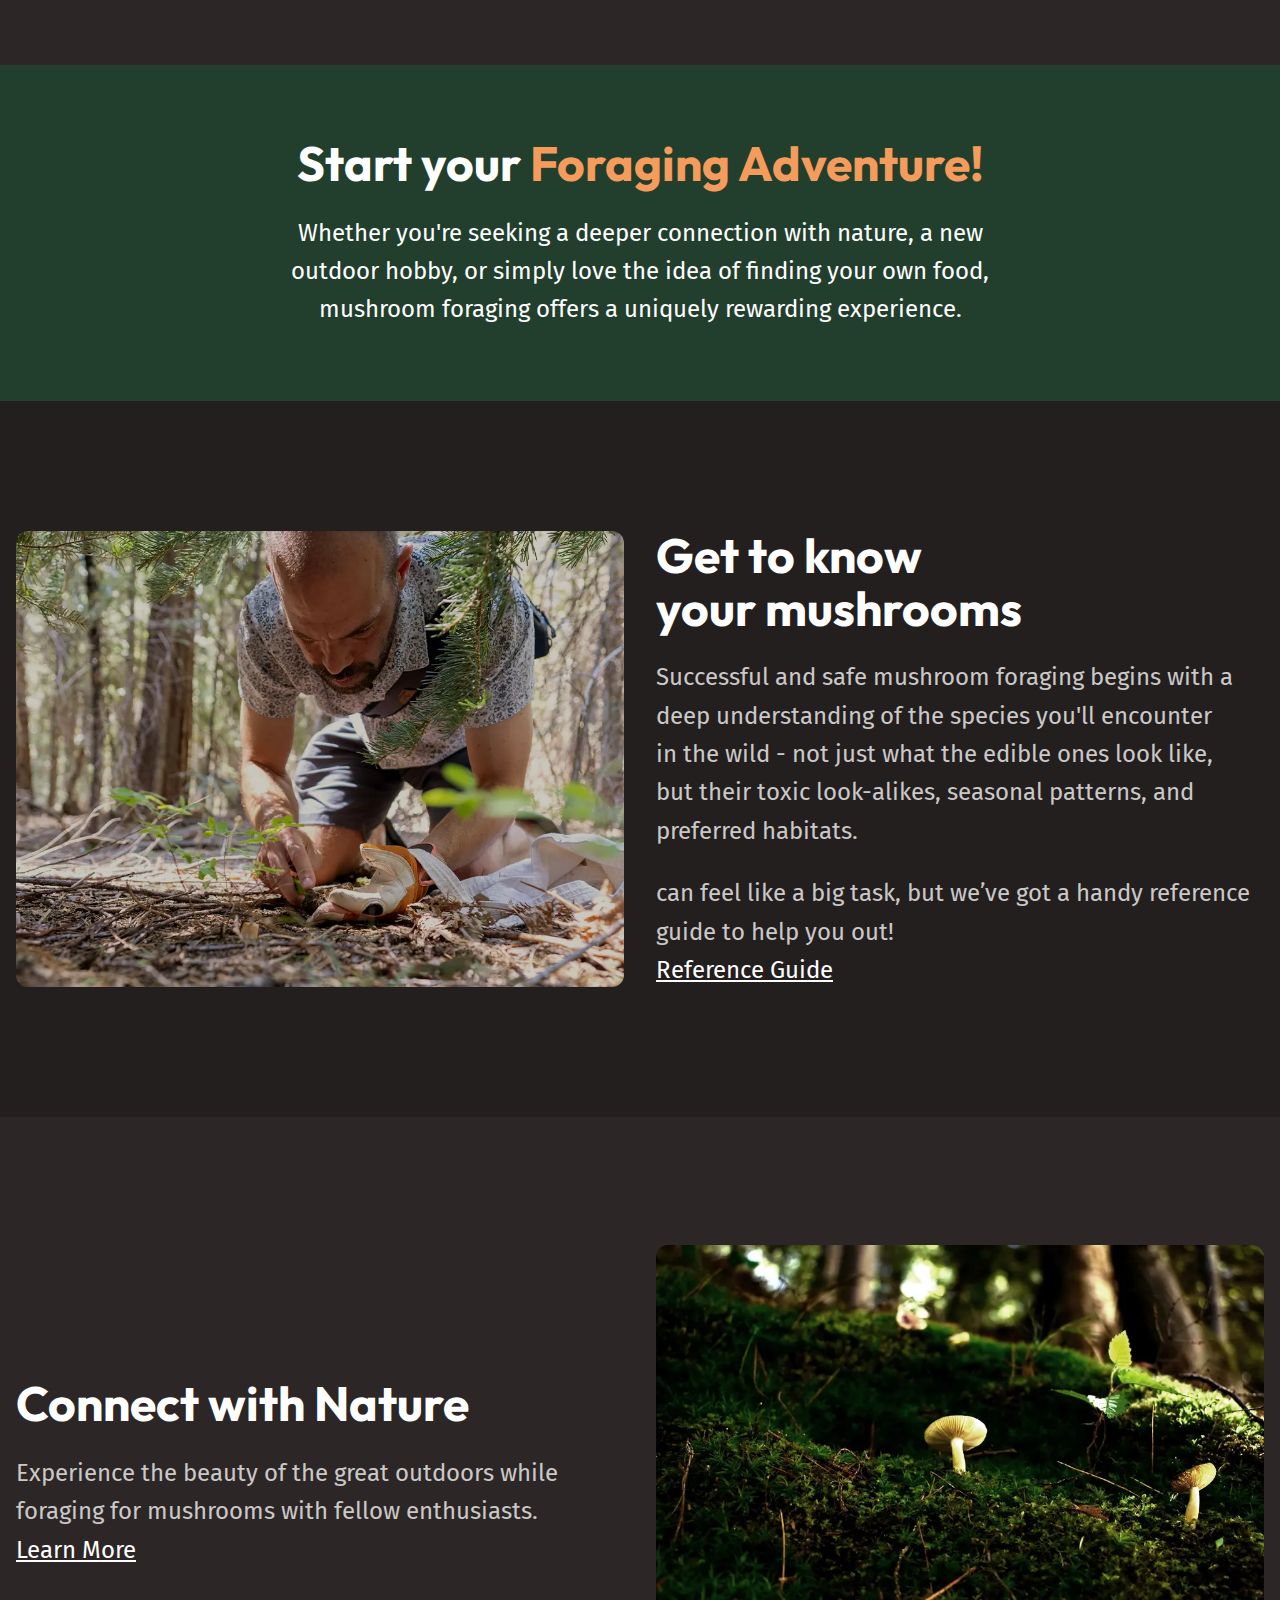
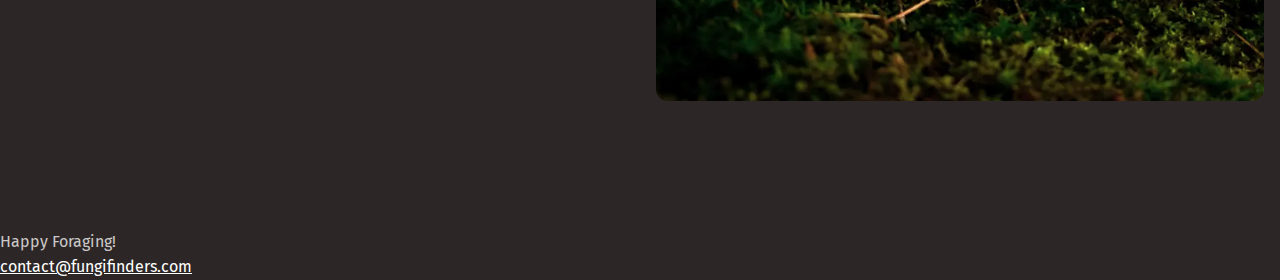
==== commit 5a80ee2e: "fem from scratch" ====
--- a/index.html
+++ b/index.html
@@ -72,7 +72,7 @@
                   src="/assets/outdoor-exploration.webp"
                   alt="Tightly grouped brown mushrooms growing up a mossy tree trunk"
                 />
-                <h3>Outdoor Exploration</h3>
+                <h3 class="card__title">Outdoor Exploration</h3>
                 <p>
                   Mushroom foraging takes you off the beaten path and into the
                   heart of nature. Learn to read the landscape, identifying
@@ -87,7 +87,7 @@
                   src="/assets/botanical-expertise.webp"
                   alt="Wild mushrooms on the table"
                 />
-                <h3>Botanical Expertise</h3>
+                <h3 class="card__title">Botanical Expertise</h3>
                 <p>
                   Dive into the intricate world of fungal biology. Discover the
                   unique structures of mushrooms, from caps to gills to spores.
@@ -102,7 +102,7 @@
                   src="/assets/culinary-delight.webp"
                   alt="A plate of food with mushrooms on top"
                 />
-                <h3>Culinary Delights</h3>
+                <h3 class="card__title">Culinary Delights</h3>
                 <p>
                   Transform your foraged finds into delectable dishes. Many
                   edible mushrooms offer unique flavors and textures that can
--- a/styles.css
+++ b/styles.css
@@ -282,6 +282,23 @@
       display: block;
     }
   }
+
+  .card {
+    display: grid;
+    gap: var(--card-gap, 1rem);
+    padding: 1rem;
+    background-color: var(--background-light);
+    border-radius: var(--border-radius-3);
+
+    img {
+      border-radius: var(--border-radius-2);
+    }
+  }
+
+  .card__title {
+    font-size: var(--card-title-font-size, var(--font-size-heading-regular));
+    color: var(--card-title-color, var(--text-brand));
+  }
 }
 
 @layer utilities {
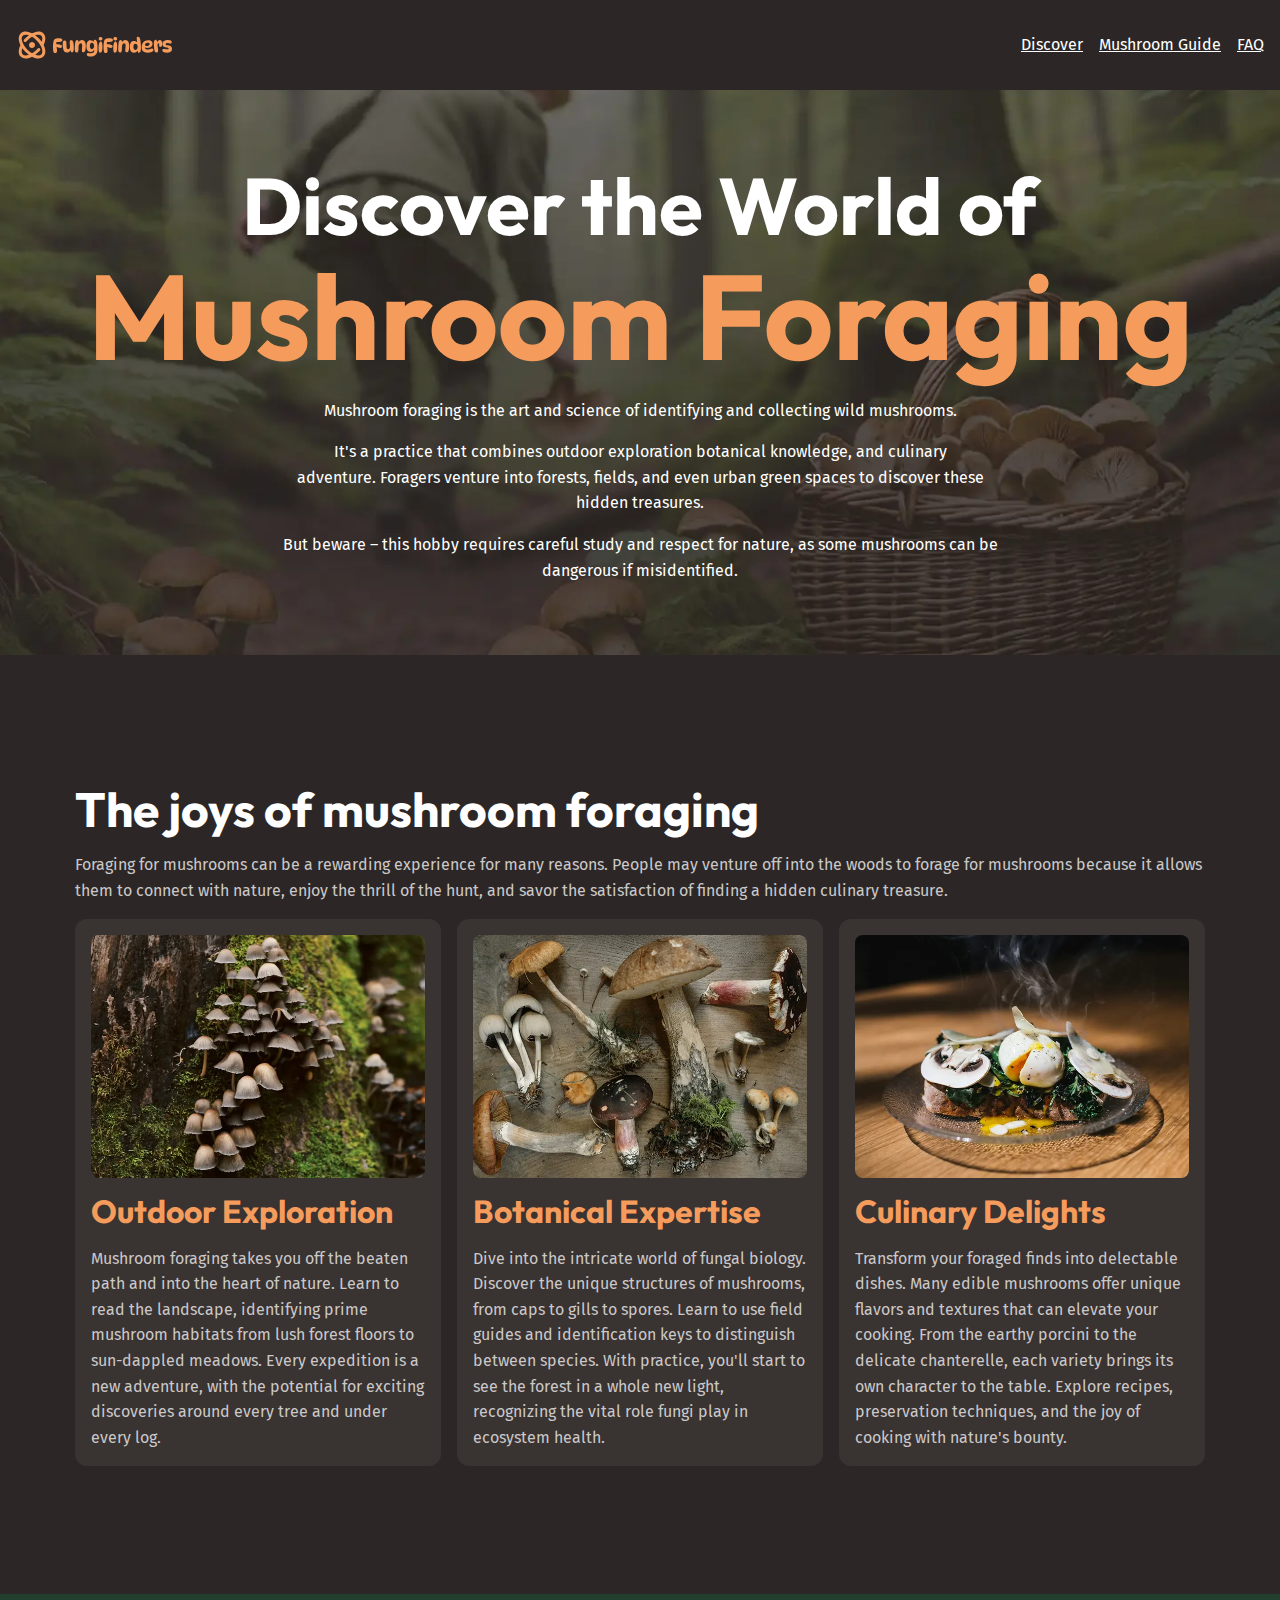
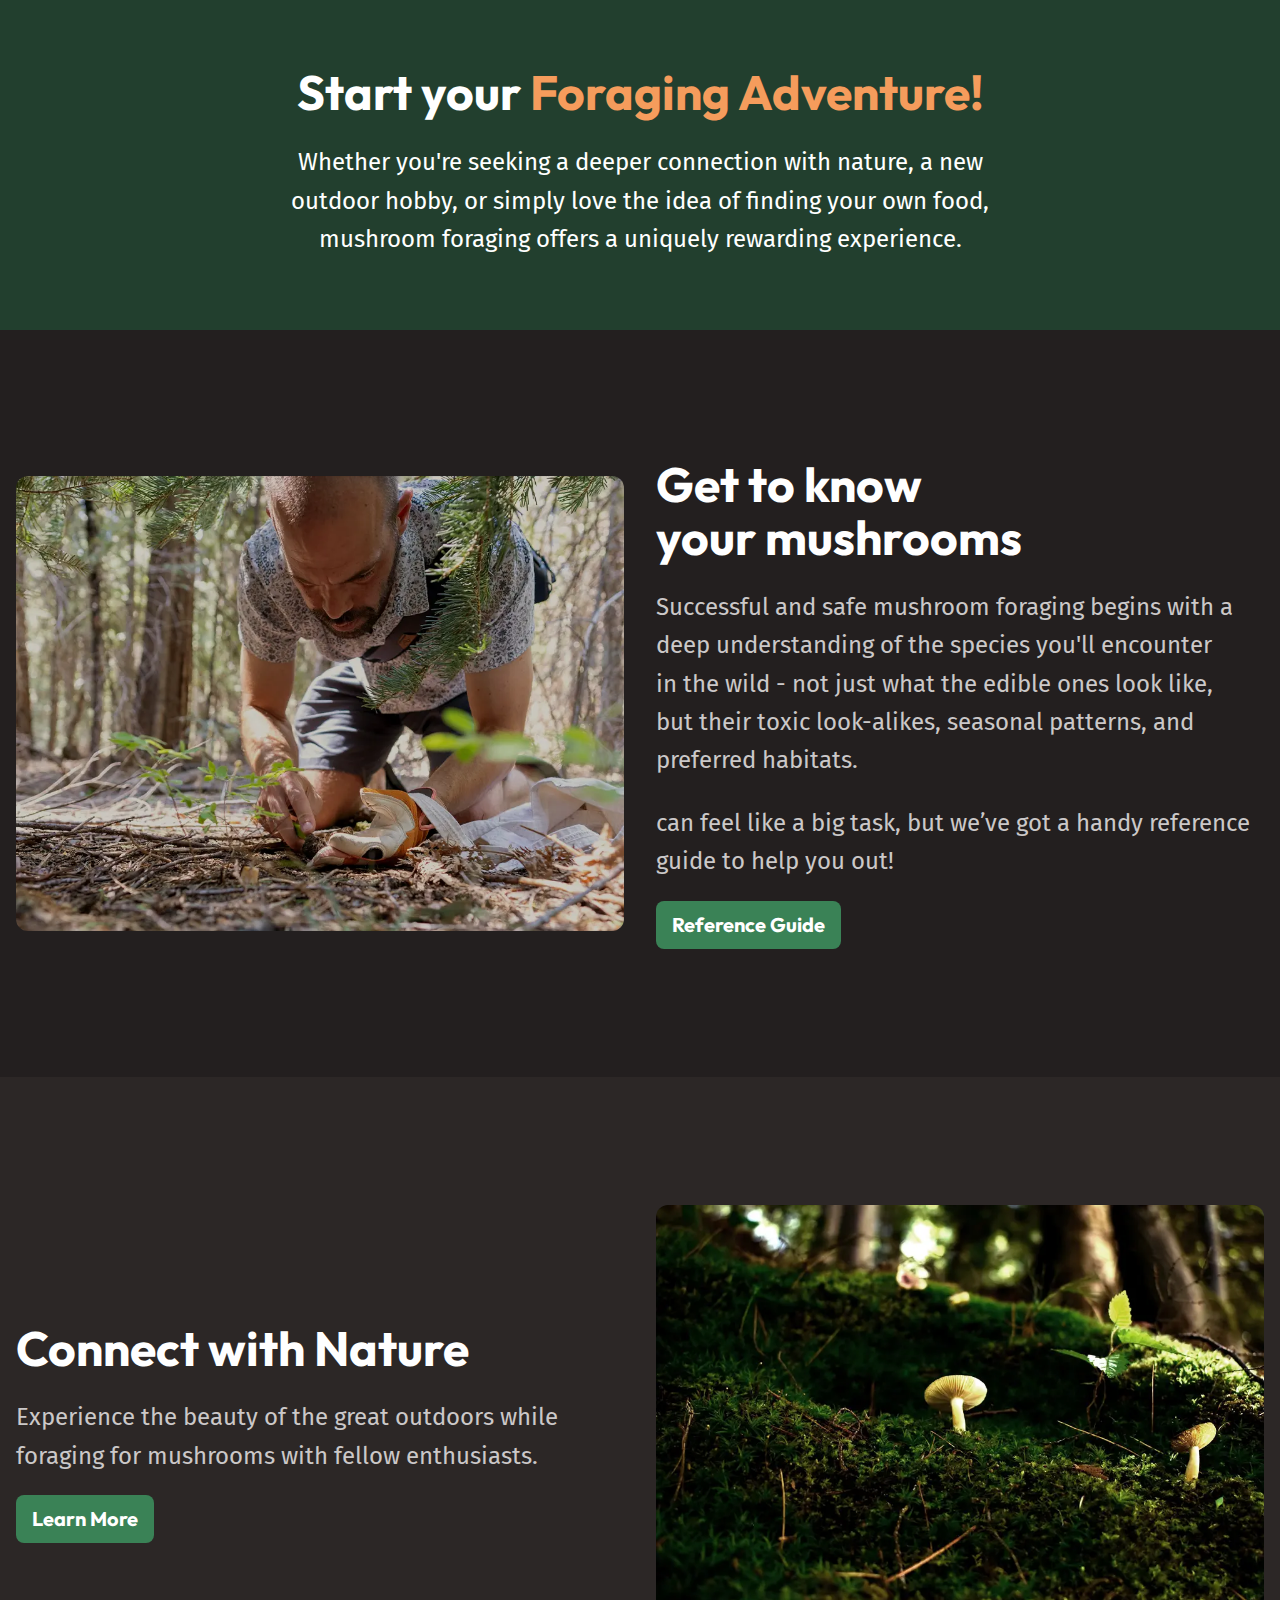
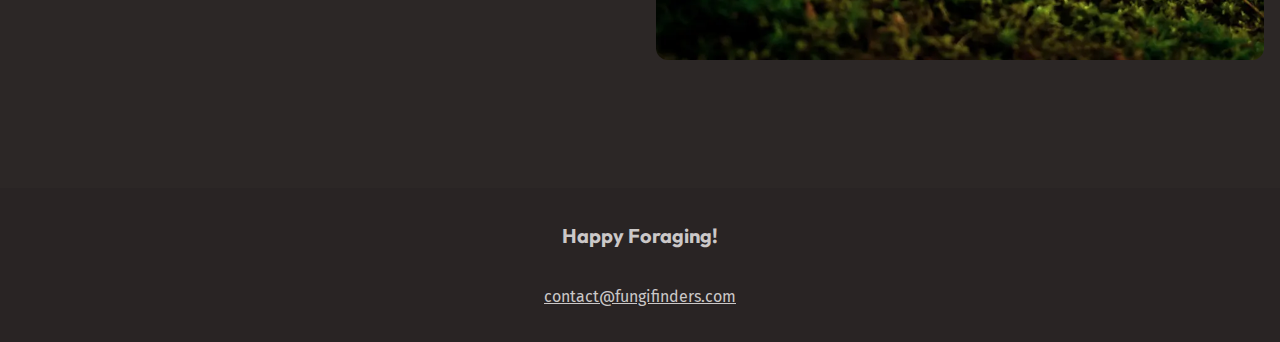
==== commit de35fe52: "fem from scratch" ====
--- a/index.html
+++ b/index.html
@@ -198,7 +198,7 @@
     </main>
 
     <footer class="site-footer">
-      <p>Happy Foraging!</p>
+      <p class="site-footer__title">Happy Foraging!</p>
       <a href="mailto:contact@fungifinders.com">contact@fungifinders.com</a>
     </footer>
   </body>
--- a/styles.css
+++ b/styles.css
@@ -264,6 +264,29 @@
     }
   }
 
+  .site-footer {
+    text-align: center;
+    background-color: var(--background-dark);
+    padding-block: 2rem;
+    display: grid;
+    gap: 2rem;
+
+    a {
+      color: var(--text-main);
+    }
+
+    a:hover,
+    a:focus-visible {
+      color: var(--text-brand-light);
+    }
+  }
+
+  .site-footer__title {
+    font-size: var(--font-size-md);
+    font-family: var(--ff-heading);
+    font-weight: 700;
+  }
+
   .hero {
     text-align: center;
     font-size: var(--font-side-md);
@@ -296,8 +319,26 @@
   }
 
   .card__title {
-    font-size: var(--card-title-font-size, var(--font-size-heading-regular));
+    font-size: var(--card-title-font-size, var(--font-size-heading-sm));
     color: var(--card-title-color, var(--text-brand));
+  }
+
+  .button {
+    font-size: var(--font-size-md);
+    text-decoration: none;
+    cursor: pointer;
+    display: inline-flex;
+    padding: 0.5rem 1rem;
+    background-color: var(--background-accent-main);
+    font-family: var(--ff-heading);
+    font-weight: 700;
+    border-radius: var(--border-radius-2);
+  }
+
+  .button:hover,
+  .button:focus-visible {
+    color: var(--text-high-contrast);
+    background-color: var(--background-accent-light);
   }
 }
 
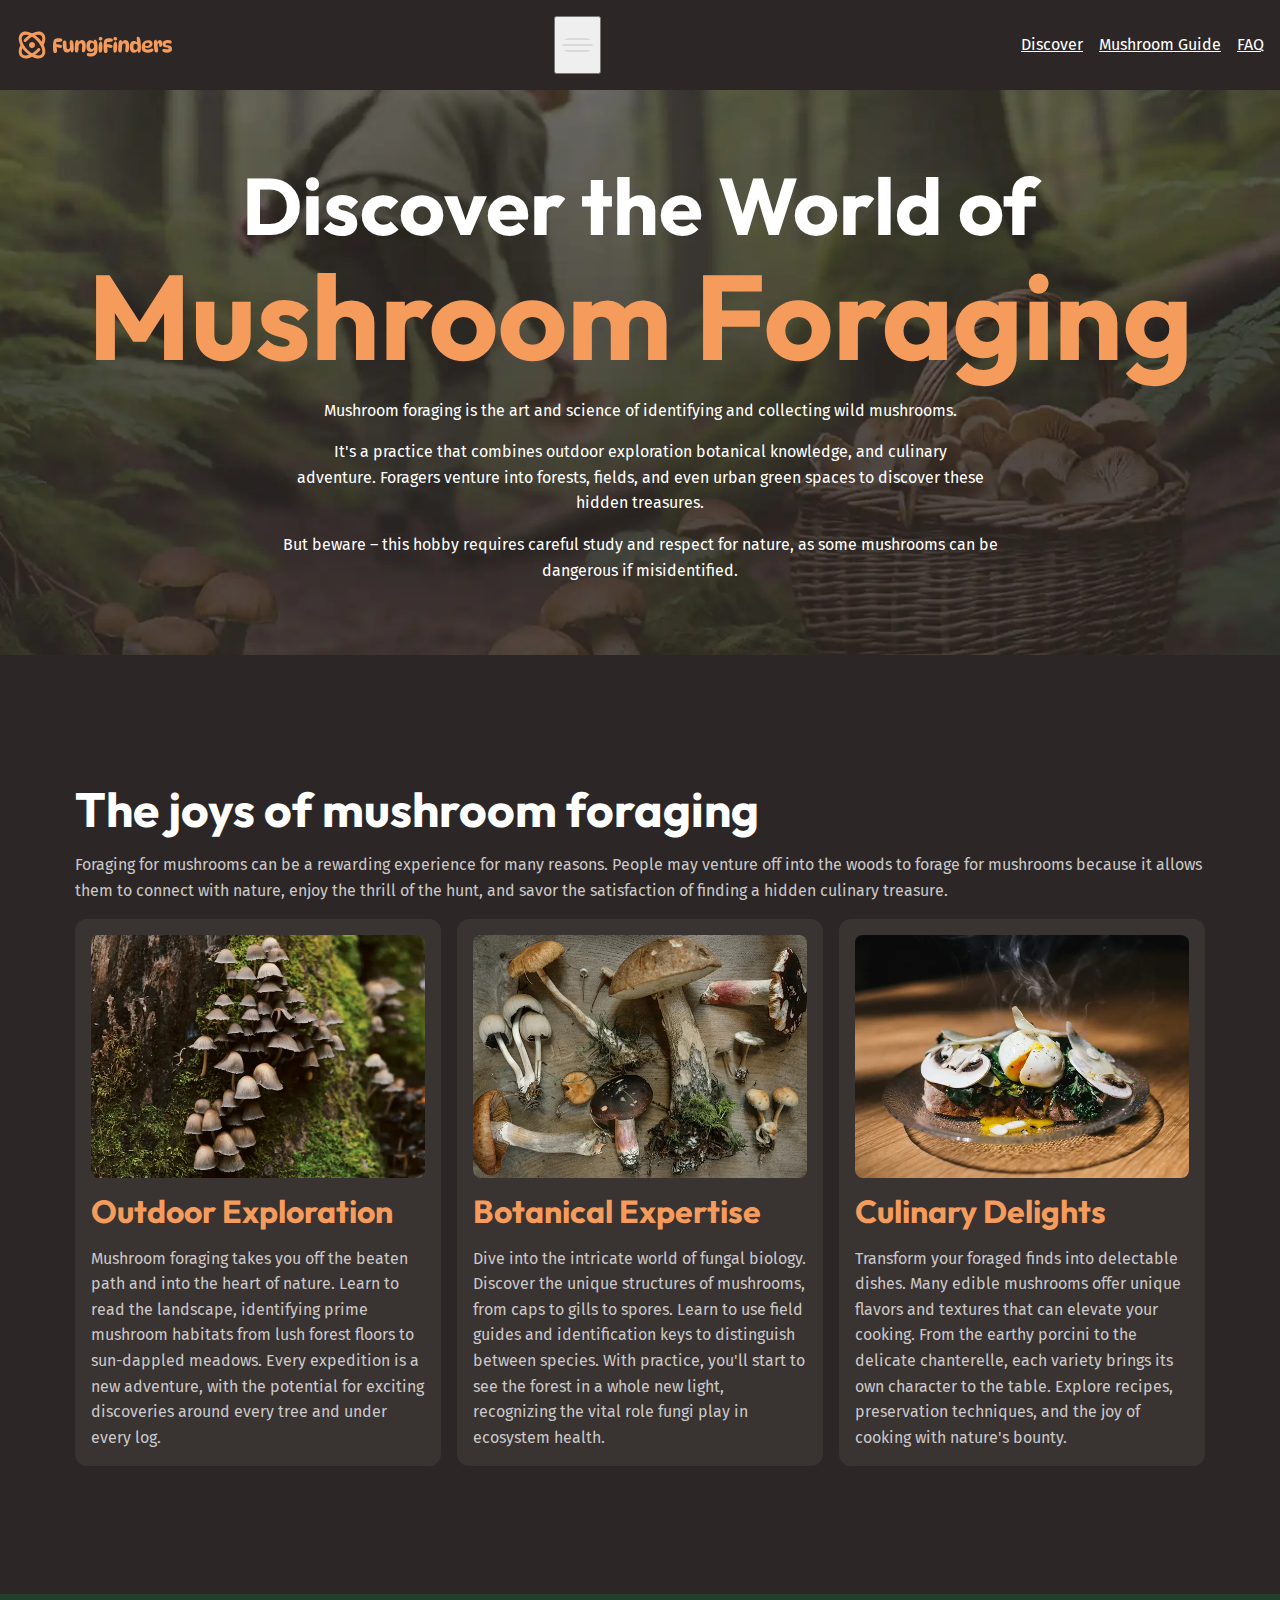
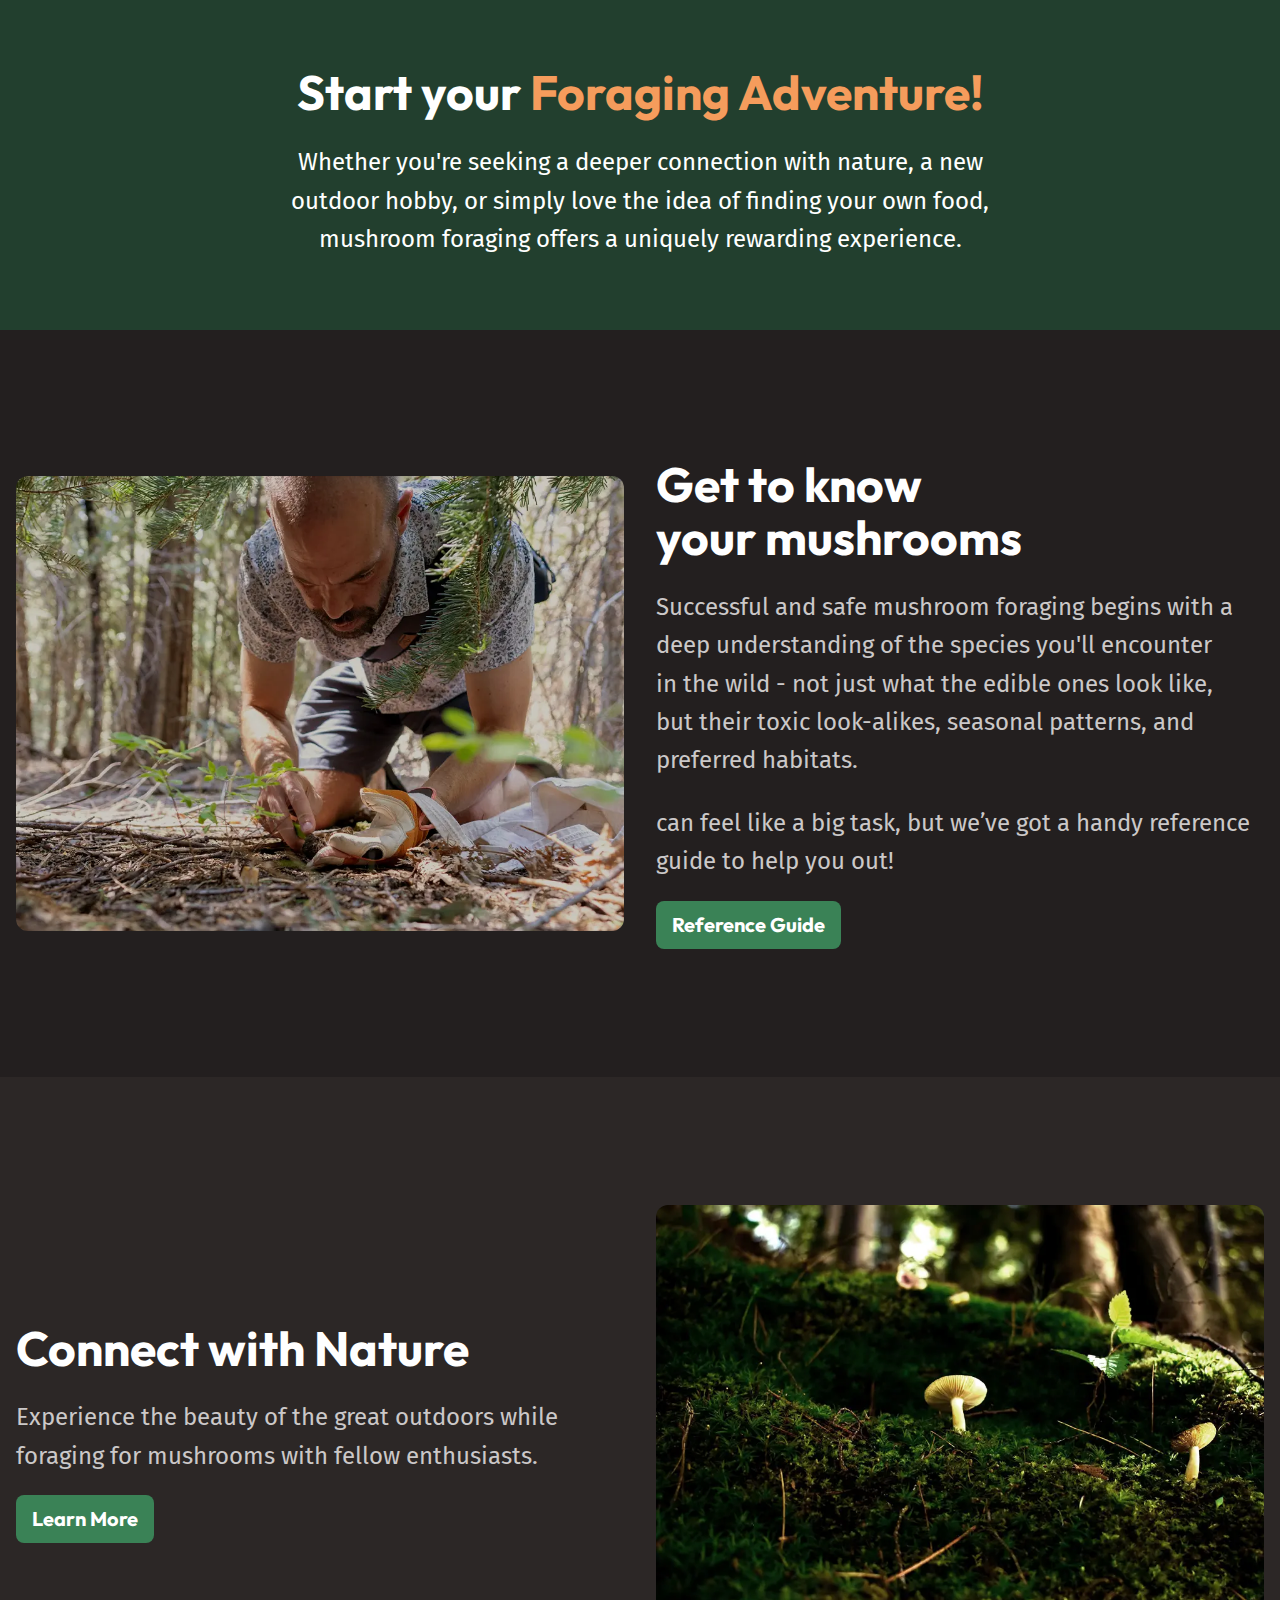
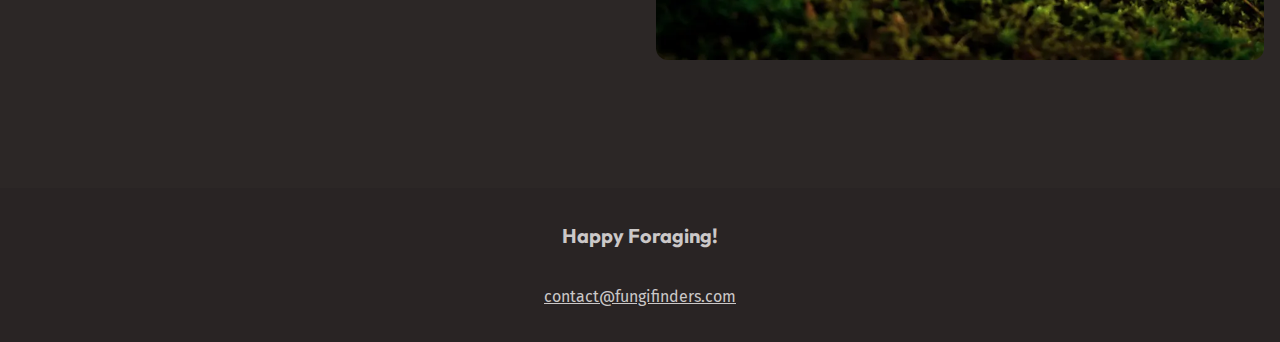
==== commit 79df4fad: "commit" ====
--- a/index.html
+++ b/index.html
@@ -17,7 +17,11 @@
       <div class="wrapper" data-width="wide">
         <div class="site-header__inner">
           <img src="/assets/fungi-finders.svg" alt="Fungi Finders" />
-          <nav class="primary-navigation">
+          <button aria-controls="primary-nav" aria-expanded="false">
+            <span class="visually-hidden">Menu</span>
+            <img src="/assets/hamburger.svg" alt="" />
+          </button>
+          <nav id="primary-nav" class="primary-navigation">
             <ul>
               <li><a href="/">Discover</a></li>
               <li><a href="#">Mushroom Guide</a></li>
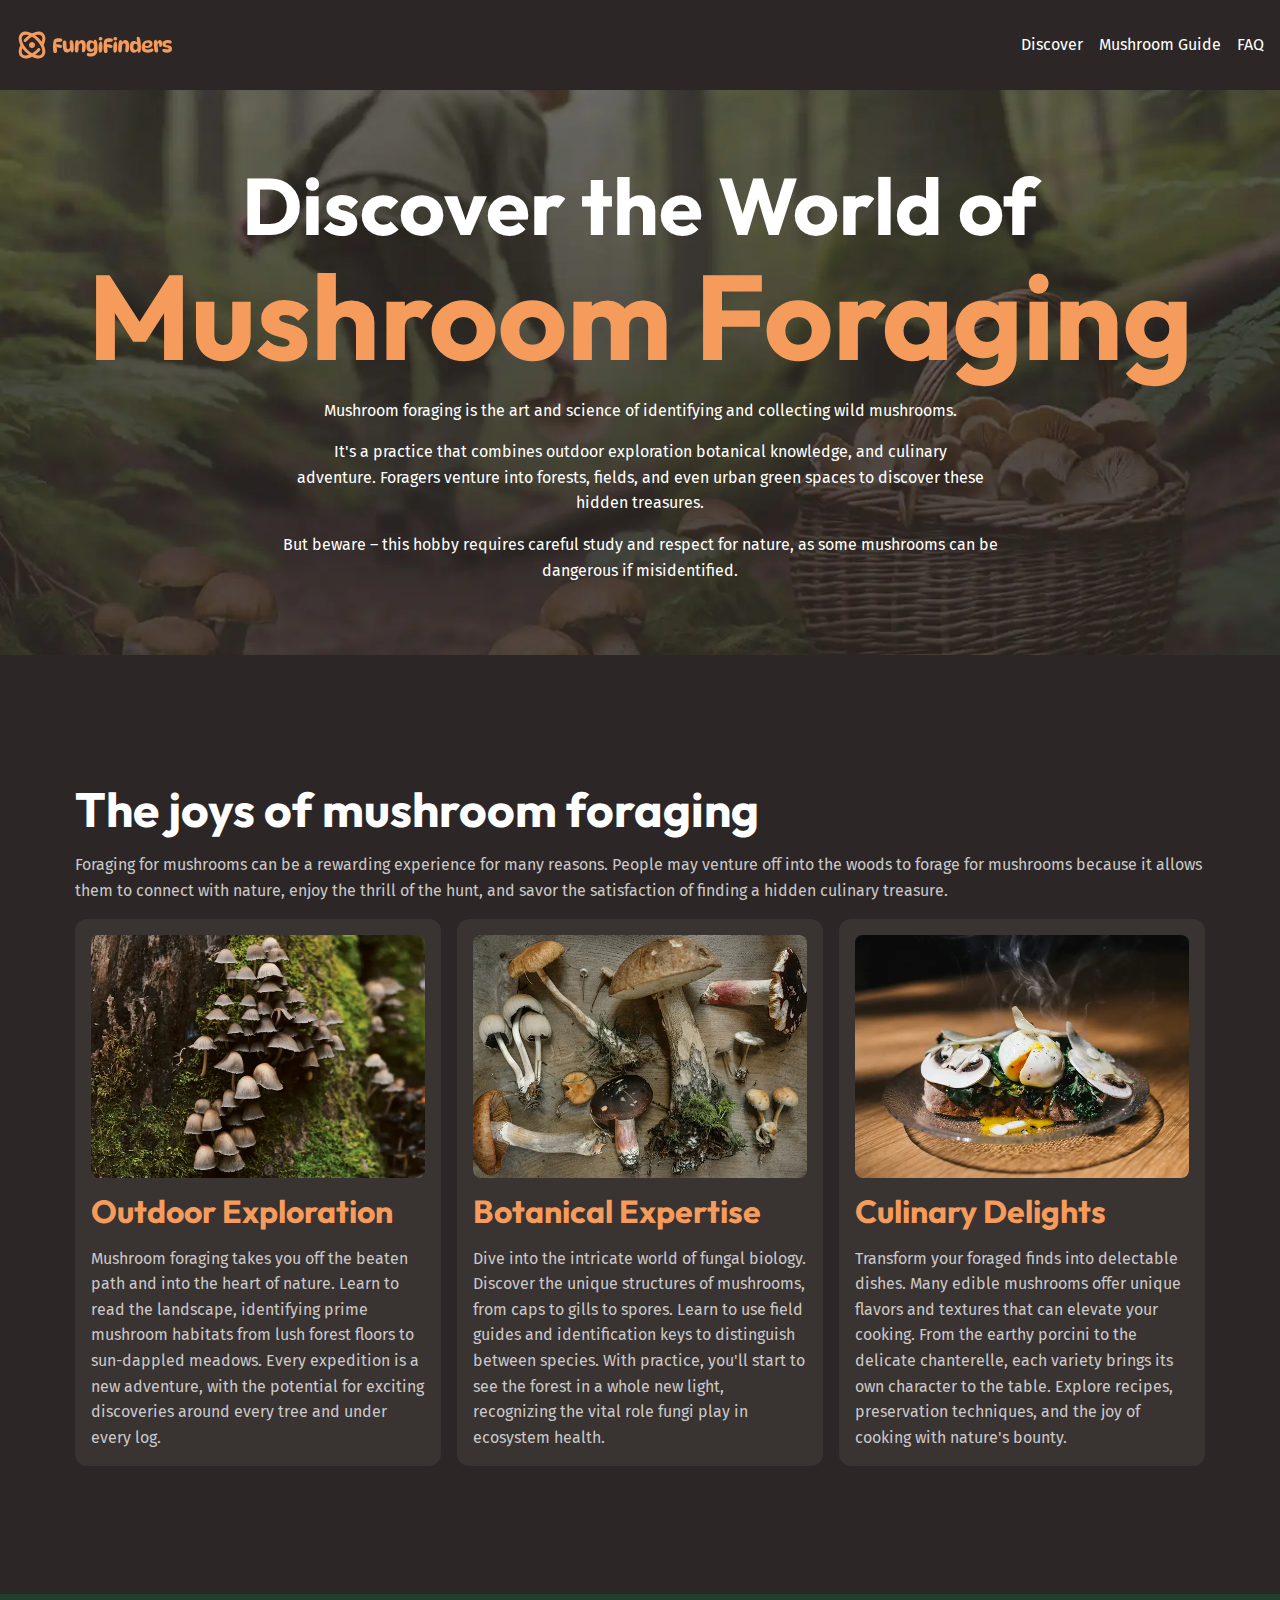
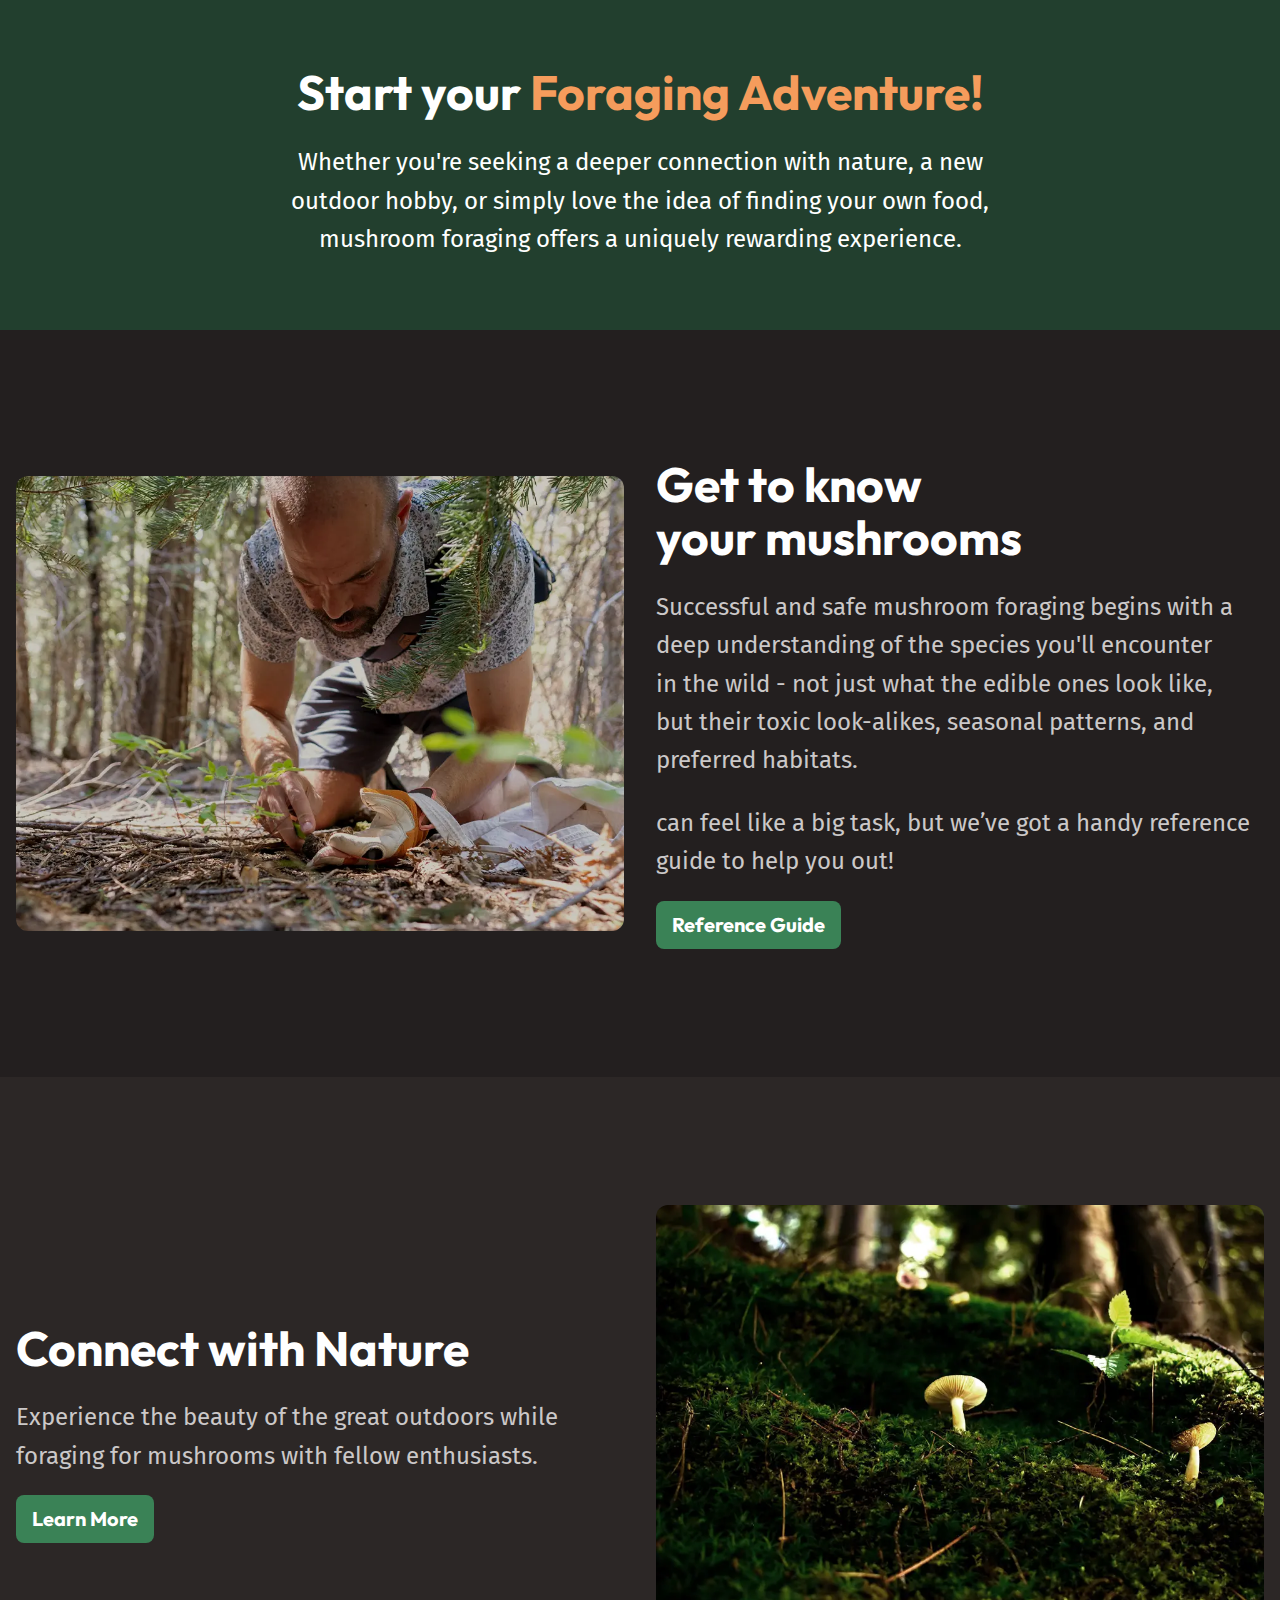
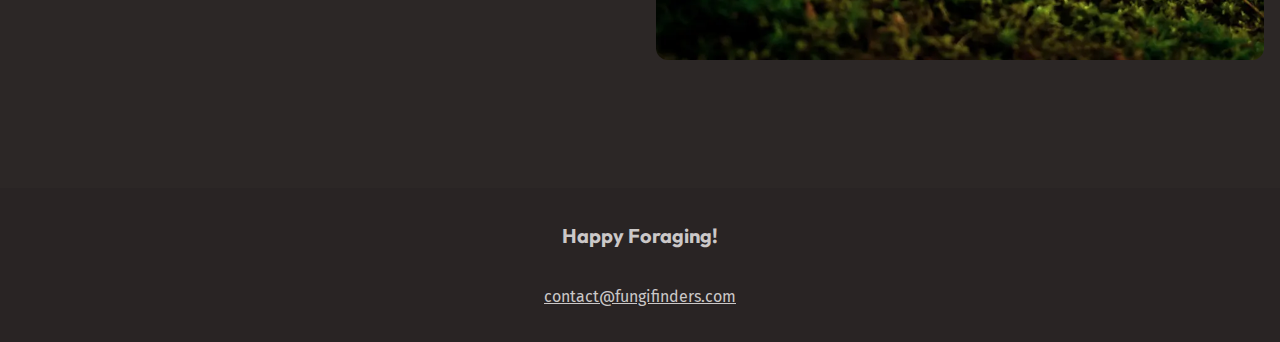
==== commit 6402ebbc: "functional hamburger menu" ====
--- a/index.html
+++ b/index.html
@@ -11,6 +11,7 @@
       href="https://fonts.googleapis.com/css2?family=Fira+Sans:wght@400;700&family=Outfit:wght@100..900&display=swap"
       rel="stylesheet"
     />
+    <script src="./main.js" defer></script>
   </head>
   <body>
     <header class="site-header">
--- a/styles.css
+++ b/styles.css
@@ -255,12 +255,67 @@
     justify-content: space-between;
   }
 
+  [aria-controls="primary-nav"] {
+    z-index: 100;
+    cursor: pointer;
+    background: transparent;
+    border: 0;
+
+    img {
+      border-radius: 0;
+    }
+  }
+
+  [aria-controls="primary-nav"] {
+    display: none;
+  }
+
   .primary-navigation {
     ul {
       display: flex;
       flex-wrap: wrap;
       gap: 0.5rem 1rem;
       list-style: none;
+    }
+
+    a {
+      text-decoration: none;
+    }
+
+    @media (width < 760px) {
+      display: none;
+
+      position: absolute;
+      z-index: 10;
+      top: 0;
+      right: 0;
+      font-size: var(--font-size-lg);
+      font-weight: 700;
+      font-family: var(--ff-heading);
+      background-color: var(--background-accent-main);
+      padding: 2rem;
+      border-radius: 0 0 0 var(--border-radius-3);
+
+      ul {
+        gap: 0;
+        flex-direction: column;
+      }
+
+      li + li {
+        margin-block-start: 1.5rem;
+        padding-block-start: 1.5rem;
+        border-top: 2px solid var(--background-accent-light);
+      }
+    }
+  }
+
+  @media (width < 760px) {
+    [aria-controls="primary-nav"] {
+      display: block;
+    }
+
+    [aria-expanded="true"] ~ .primary-navigation {
+      display: block;
     }
   }
 
